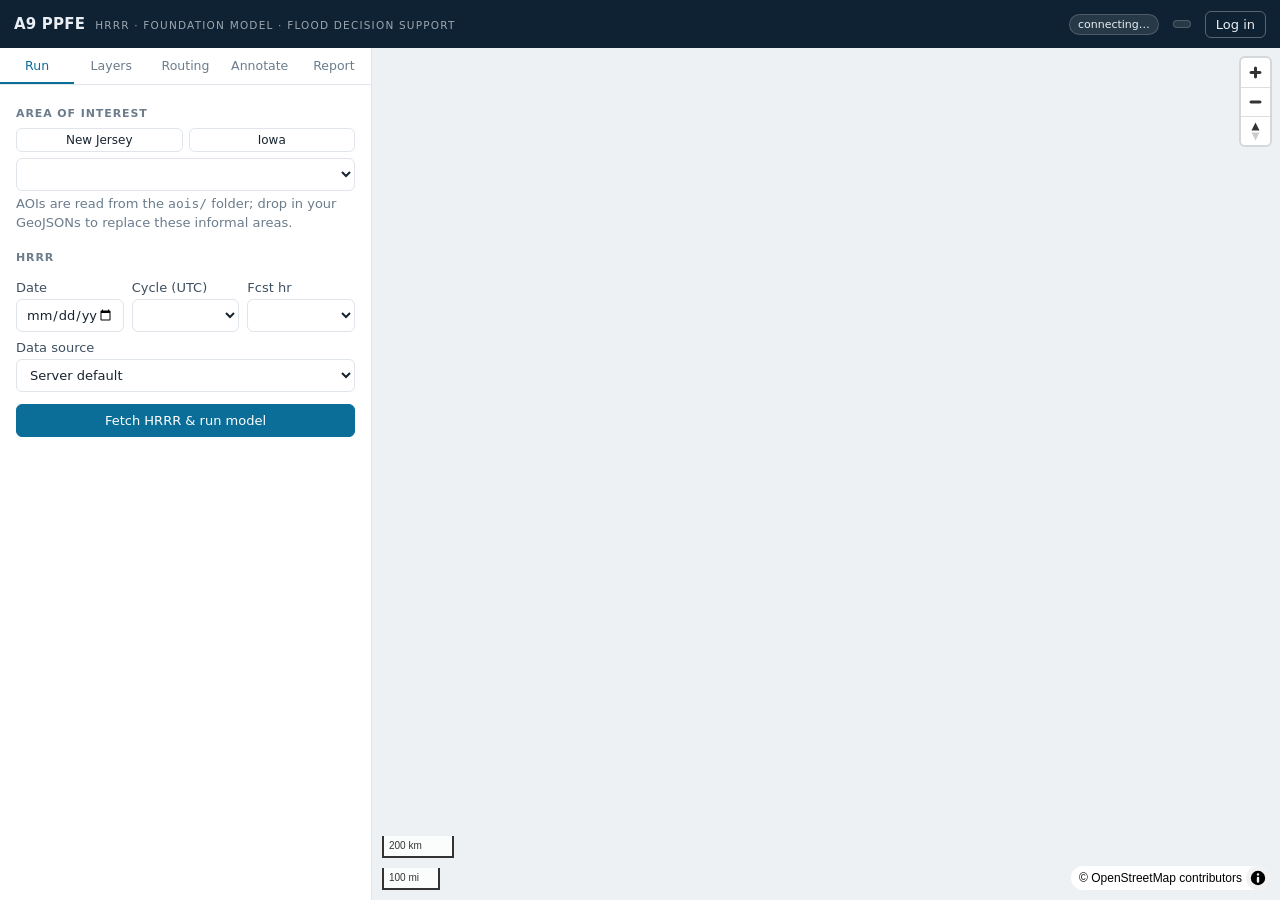
==== frontend/index.html @ eb34f148 "v0.2.0: A9_PPFE platform, versioned FACT_SHEET, GitHub Pages demo" ====
<!doctype html>
<html lang="en">
<head>
  <meta charset="utf-8" />
  <meta name="viewport" content="width=device-width, initial-scale=1, viewport-fit=cover" />
  <title>A9 PPFE Portal</title>
  <meta name="description" content="Foundation-model downscaling of HRRR with flood decision support for New Jersey and Iowa." />
  <link rel="stylesheet" href="vendor/maplibre-gl.css" />
  <link rel="stylesheet" href="style.css" />
  <script src="config.js"></script>
  <script src="vendor/maplibre-gl.js"></script>
</head>
<body>
<header class="bar">
  <div class="brand"><b>A9 PPFE</b><small>HRRR · Foundation model · Flood decision support</small></div>
  <span class="spacer"></span>
  <span id="pillBackend" class="pill">connecting…</span>
  <span id="pillModel" class="pill" title="Hosted model"></span>
  <button id="btnAccount" class="ghost">Log in</button>
</header>

<main>
  <aside>
    <nav class="tabs" id="tabs">
      <button data-tab="run" class="active">Run</button>
      <button data-tab="layers">Layers</button>
      <button data-tab="route">Routing</button>
      <button data-tab="annotate">Annotate</button>
      <button data-tab="report">Report</button>
    </nav>
    <div class="panes">

      <!-- ================= RUN ================= -->
      <section class="pane active" id="pane-run">
        <h3>Area of interest</h3>
        <div class="quick">
          <button class="btn sm" data-region="New Jersey">New Jersey</button>
          <button class="btn sm" data-region="Iowa">Iowa</button>
        </div>
        <select id="aoiSelect"></select>
        <p class="hint" id="aoiHint">AOIs are read from the <code>aois/</code> folder; drop in your GeoJSONs to replace these informal areas.</p>

        <h3>HRRR</h3>
        <div class="row">
          <div><label class="f" for="date">Date</label><input type="date" id="date" /></div>
          <div><label class="f" for="cycle">Cycle (UTC)</label><select id="cycle"></select></div>
          <div><label class="f" for="fxx">Fcst hr</label><select id="fxx"></select></div>
        </div>
        <label class="f" for="source">Data source</label>
        <select id="source">
          <option value="">Server default</option>
          <option value="aws">NOAA HRRR on AWS (cloud)</option>
          <option value="local">Local staged files</option>
          <option value="synthetic">Synthetic (offline test)</option>
        </select>
        <button class="btn primary block" id="btnRun">Fetch HRRR &amp; run model</button>
        <div class="progress" id="progress"><div class="track"><div class="fill" id="progFill"></div></div><div class="lbl" id="progLbl"></div></div>

        <div id="runResult"></div>
      </section>

      <!-- ================= LAYERS ================= -->
      <section class="pane" id="pane-layers">
        <h3>Prediction</h3>
        <div id="predLayers"><div class="empty">Run the model to add prediction layers.</div></div>

        <h3>Context</h3>
        <div class="layer"><label><input type="checkbox" data-ctx="fema" /><span class="sw" style="background:#6fa8dc"></span><span>FEMA flood zones<span class="src">NFHL Special Flood Hazard Areas</span></span></label><input type="range" min="0" max="1" step="0.05" value="0.6" data-op="fema" /></div>
        <div class="layer"><label><input type="checkbox" data-ctx="waterways" /><span class="sw" style="background:#2f7fd6"></span><span>Rivers &amp; waterways<span class="src">OpenStreetMap</span></span></label></div>
        <div class="layer"><label><input type="checkbox" data-ctx="infrastructure" /><span class="sw" style="background:#7a3db8"></span><span>Critical infrastructure<span class="src">Hospitals, fire, police, schools, shelters, substations, water</span></span></label></div>
        <div class="layer"><label><input type="checkbox" data-ctx="roads" /><span class="sw" style="background:#e8a33a"></span><span>Roads<span class="src">OSM, loads for current view (zoom in)</span></span></label></div>
        <p class="hint" id="ctxNote"></p>

        <h3>Basemap</h3>
        <div class="seg" id="basemapSeg">
          <button data-bm="osm" class="on">OSM</button>
          <button data-bm="topo">USGS Topo</button>
          <button data-bm="imagery">Imagery</button>
          <button data-bm="none">None</button>
        </div>
      </section>

      <!-- ================= ROUTING ================= -->
      <section class="pane" id="pane-route">
        <div id="routeNeedRun" class="note warn">Run the model first; routing uses the predicted hazard.</div>
        <h3>Response route on roads</h3>
        <p class="hint">Click a start and an end point. The fastest route ignoring the forecast is compared with a hazard-aware route that slows down on risky roads and closes roads above the threshold.</p>
        <label class="f">Close roads above hazard <b id="thrVal">0.70</b></label>
        <input type="range" id="thr" min="0.3" max="1" step="0.05" value="0.7" style="width:100%" />
        <button class="btn block" id="btnRoute">Pick start &amp; end on map</button>
        <div id="routeResult"></div>

        <h3>Stormwater flow path</h3>
        <p class="hint">Click any point to trace where runoff goes downstream (D8 over the DEM, weighted by predicted rain).</p>
        <button class="btn block" id="btnTrace">Pick a point on map</button>
        <div id="traceResult"></div>

        <h3>Infrastructure at risk</h3>
        <div id="exposedList"><div class="empty">Run the model to list exposed facilities.</div></div>
        <button class="btn sm" id="btnClearRoutes" style="margin-top:10px">Clear routes &amp; traces</button>
      </section>

      <!-- ================= ANNOTATE ================= -->
      <section class="pane" id="pane-annotate">
        <h3>Draw</h3>
        <div class="seg" id="drawSeg">
          <button data-draw="Point">Point</button>
          <button data-draw="LineString">Line</button>
          <button data-draw="Polygon">Area</button>
        </div>
        <p class="hint">Line/area: click to add vertices, double-click or press Finish. Esc cancels.</p>
        <div id="annForm" style="display:none">
          <label class="f" for="annTitle">Title</label><input type="text" id="annTitle" maxlength="120" />
          <label class="f" for="annNote">Note</label><textarea id="annNote"></textarea>
          <label class="f">Color</label>
          <div class="seg" id="annColor">
            <button data-c="#d62f2f" class="on">Red</button><button data-c="#e08a00">Orange</button><button data-c="#1f6fd1">Blue</button><button data-c="#2b8a3e">Green</button><button data-c="#6b2fb3">Purple</button>
          </div>
          <div class="row" style="margin-top:10px"><button class="btn primary" id="annSave">Save annotation</button><button class="btn" id="annCancel">Cancel</button></div>
        </div>
        <h3>Annotations <span id="annCount"></span></h3>
        <div class="list" id="annList"><div class="empty">No annotations yet.</div></div>
        <div class="row" style="margin-top:10px">
          <button class="btn sm" id="annExport">Export GeoJSON</button>
          <label class="btn sm" style="text-align:center">Import<input type="file" id="annImport" accept=".geojson,.json" hidden /></label>
        </div>

        <h3>Workspace</h3>
        <div id="wsBox"></div>
      </section>

      <!-- ================= REPORT ================= -->
      <section class="pane" id="pane-report">
        <h3>PDF report</h3>
        <label class="f" for="repTitle">Title</label><input type="text" id="repTitle" value="Flood situation report" />
        <label class="f" for="repNotes">Summary notes</label><textarea id="repNotes" rows="5" placeholder="Key findings, actions, who to notify…"></textarea>
        <p class="hint">The report includes the current map view (layers, routes, numbered annotations), prediction summary, exposed infrastructure, routing results and the annotation table.</p>
        <button class="btn primary block" id="btnReport">Generate PDF</button>
      </section>
    </div>
  </aside>

  <div id="map">
    <div class="modebar" id="modebar"><span id="modeText"></span><button id="modeFinish" style="display:none">Finish</button><button id="modeCancel">Cancel</button></div>
    <div class="legend" id="legend"></div>
  </div>
</main>

<div class="modal" id="authModal">
  <div class="card">
    <h2 id="authTitle">Log in</h2>
    <p class="hint">Accounts save workspaces (AOI, run, annotations, routes) to this server.</p>
    <div id="authNameRow" style="display:none"><label class="f" for="authName">Name</label><input type="text" id="authName" /></div>
    <label class="f" for="authEmail">Email</label><input type="email" id="authEmail" autocomplete="username" />
    <label class="f" for="authPw">Password</label><input type="password" id="authPw" autocomplete="current-password" />
    <div class="err-msg" id="authErr"></div>
    <div class="foot">
      <button class="linkish" id="authSwitch">Create an account</button>
      <div class="row" style="flex:0 0 auto"><button class="btn" id="authCancel">Cancel</button><button class="btn primary" id="authGo">Log in</button></div>
    </div>
  </div>
</div>

<div class="toast" id="toast"></div>
<script src="app.js"></script>
</body>
</html>
---- frontend/vendor/maplibre-gl.css ----
.maplibregl-map{font:12px/20px Helvetica Neue,Arial,Helvetica,sans-serif;overflow:hidden;position:relative;-webkit-tap-highlight-color:rgb(0 0 0/0)}.maplibregl-canvas{left:0;position:absolute;top:0}.maplibregl-map:fullscreen{height:100%;width:100%}.maplibregl-ctrl-group button.maplibregl-ctrl-compass{touch-action:none}.maplibregl-canvas-container.maplibregl-interactive,.maplibregl-ctrl-group button.maplibregl-ctrl-compass{cursor:grab;-webkit-user-select:none;-moz-user-select:none;user-select:none}.maplibregl-canvas-container.maplibregl-interactive.maplibregl-track-pointer{cursor:pointer}.maplibregl-canvas-container.maplibregl-interactive:active,.maplibregl-ctrl-group button.maplibregl-ctrl-compass:active{cursor:grabbing}.maplibregl-canvas-container.maplibregl-touch-zoom-rotate,.maplibregl-canvas-container.maplibregl-touch-zoom-rotate .maplibregl-canvas{touch-action:pan-x pan-y}.maplibregl-canvas-container.maplibregl-touch-drag-pan,.maplibregl-canvas-container.maplibregl-touch-drag-pan .maplibregl-canvas{touch-action:pinch-zoom}.maplibregl-canvas-container.maplibregl-touch-zoom-rotate.maplibregl-touch-drag-pan,.maplibregl-canvas-container.maplibregl-touch-zoom-rotate.maplibregl-touch-drag-pan .maplibregl-canvas{touch-action:none}.maplibregl-canvas-container.maplibregl-touch-drag-pan.maplibregl-cooperative-gestures,.maplibregl-canvas-container.maplibregl-touch-drag-pan.maplibregl-cooperative-gestures .maplibregl-canvas{touch-action:pan-x pan-y}.maplibregl-ctrl-bottom-left,.maplibregl-ctrl-bottom-right,.maplibregl-ctrl-top-left,.maplibregl-ctrl-top-right{pointer-events:none;position:absolute;z-index:2}.maplibregl-ctrl-top-left{left:0;top:0}.maplibregl-ctrl-top-right{right:0;top:0}.maplibregl-ctrl-bottom-left{bottom:0;left:0}.maplibregl-ctrl-bottom-right{bottom:0;right:0}.maplibregl-ctrl{clear:both;pointer-events:auto;transform:translate(0)}.maplibregl-ctrl-top-left .maplibregl-ctrl{float:left;margin:10px 0 0 10px}.maplibregl-ctrl-top-right .maplibregl-ctrl{float:right;margin:10px 10px 0 0}.maplibregl-ctrl-bottom-left .maplibregl-ctrl{float:left;margin:0 0 10px 10px}.maplibregl-ctrl-bottom-right .maplibregl-ctrl{float:right;margin:0 10px 10px 0}.maplibregl-ctrl-group{background:#fff;border-radius:4px}.maplibregl-ctrl-group:not(:empty){box-shadow:0 0 0 2px rgba(0,0,0,.1)}@media (forced-colors:active){.maplibregl-ctrl-group:not(:empty){box-shadow:0 0 0 2px ButtonText}}.maplibregl-ctrl-group button{background-color:transparent;border:0;box-sizing:border-box;cursor:pointer;display:block;height:29px;outline:none;padding:0;width:29px}.maplibregl-ctrl-group button+button{border-top:1px solid #ddd}.maplibregl-ctrl button .maplibregl-ctrl-icon{background-position:50%;background-repeat:no-repeat;display:block;height:100%;width:100%}@media (forced-colors:active){.maplibregl-ctrl-icon{background-color:transparent}.maplibregl-ctrl-group button+button{border-top:1px solid ButtonText}}.maplibregl-ctrl button::-moz-focus-inner{border:0;padding:0}.maplibregl-ctrl-attrib-button:focus,.maplibregl-ctrl-group button:focus{box-shadow:0 0 2px 2px #0096ff}.maplibregl-ctrl button:disabled{cursor:not-allowed}.maplibregl-ctrl button:disabled .maplibregl-ctrl-icon{opacity:.25}.maplibregl-ctrl button:not(:disabled):hover{background-color:rgb(0 0 0/5%)}.maplibregl-ctrl-group button:focus:focus-visible{box-shadow:0 0 2px 2px #0096ff}.maplibregl-ctrl-group button:focus:not(:focus-visible){box-shadow:none}.maplibregl-ctrl-group button:focus:first-child{border-radius:4px 4px 0 0}.maplibregl-ctrl-group button:focus:last-child{border-radius:0 0 4px 4px}.maplibregl-ctrl-group button:focus:only-child{border-radius:inherit}.maplibregl-ctrl button.maplibregl-ctrl-zoom-out .maplibregl-ctrl-icon{background-image:url("data:image/svg+xml;charset=utf-8,%3Csvg xmlns='http://www.w3.org/2000/svg' width='29' height='29' fill='%23333' viewBox='0 0 29 29'%3E%3Cpath d='M10 13c-.75 0-1.5.75-1.5 1.5S9.25 16 10 16h9c.75 0 1.5-.75 1.5-1.5S19.75 13 19 13z'/%3E%3C/svg%3E")}.maplibregl-ctrl button.maplibregl-ctrl-zoom-in .maplibregl-ctrl-icon{background-image:url("data:image/svg+xml;charset=utf-8,%3Csvg xmlns='http://www.w3.org/2000/svg' width='29' height='29' fill='%23333' viewBox='0 0 29 29'%3E%3Cpath d='M14.5 8.5c-.75 0-1.5.75-1.5 1.5v3h-3c-.75 0-1.5.75-1.5 1.5S9.25 16 10 16h3v3c0 .75.75 1.5 1.5 1.5S16 19.75 16 19v-3h3c.75 0 1.5-.75 1.5-1.5S19.75 13 19 13h-3v-3c0-.75-.75-1.5-1.5-1.5'/%3E%3C/svg%3E")}@media (forced-colors:active){.maplibregl-ctrl button.maplibregl-ctrl-zoom-out .maplibregl-ctrl-icon{background-image:url("data:image/svg+xml;charset=utf-8,%3Csvg xmlns='http://www.w3.org/2000/svg' width='29' height='29' fill='%23fff' viewBox='0 0 29 29'%3E%3Cpath d='M10 13c-.75 0-1.5.75-1.5 1.5S9.25 16 10 16h9c.75 0 1.5-.75 1.5-1.5S19.75 13 19 13z'/%3E%3C/svg%3E")}.maplibregl-ctrl button.maplibregl-ctrl-zoom-in .maplibregl-ctrl-icon{background-image:url("data:image/svg+xml;charset=utf-8,%3Csvg xmlns='http://www.w3.org/2000/svg' width='29' height='29' fill='%23fff' viewBox='0 0 29 29'%3E%3Cpath d='M14.5 8.5c-.75 0-1.5.75-1.5 1.5v3h-3c-.75 0-1.5.75-1.5 1.5S9.25 16 10 16h3v3c0 .75.75 1.5 1.5 1.5S16 19.75 16 19v-3h3c.75 0 1.5-.75 1.5-1.5S19.75 13 19 13h-3v-3c0-.75-.75-1.5-1.5-1.5'/%3E%3C/svg%3E")}}@media (forced-colors:active) and (prefers-color-scheme:light){.maplibregl-ctrl button.maplibregl-ctrl-zoom-out .maplibregl-ctrl-icon{background-image:url("data:image/svg+xml;charset=utf-8,%3Csvg xmlns='http://www.w3.org/2000/svg' width='29' height='29' viewBox='0 0 29 29'%3E%3Cpath d='M10 13c-.75 0-1.5.75-1.5 1.5S9.25 16 10 16h9c.75 0 1.5-.75 1.5-1.5S19.75 13 19 13z'/%3E%3C/svg%3E")}.maplibregl-ctrl button.maplibregl-ctrl-zoom-in .maplibregl-ctrl-icon{background-image:url("data:image/svg+xml;charset=utf-8,%3Csvg xmlns='http://www.w3.org/2000/svg' width='29' height='29' viewBox='0 0 29 29'%3E%3Cpath d='M14.5 8.5c-.75 0-1.5.75-1.5 1.5v3h-3c-.75 0-1.5.75-1.5 1.5S9.25 16 10 16h3v3c0 .75.75 1.5 1.5 1.5S16 19.75 16 19v-3h3c.75 0 1.5-.75 1.5-1.5S19.75 13 19 13h-3v-3c0-.75-.75-1.5-1.5-1.5'/%3E%3C/svg%3E")}}.maplibregl-ctrl button.maplibregl-ctrl-fullscreen .maplibregl-ctrl-icon{background-image:url("data:image/svg+xml;charset=utf-8,%3Csvg xmlns='http://www.w3.org/2000/svg' width='29' height='29' fill='%23333' viewBox='0 0 29 29'%3E%3Cpath d='M24 16v5.5c0 1.75-.75 2.5-2.5 2.5H16v-1l3-1.5-4-5.5 1-1 5.5 4 1.5-3zM6 16l1.5 3 5.5-4 1 1-4 5.5 3 1.5v1H7.5C5.75 24 5 23.25 5 21.5V16zm7-11v1l-3 1.5 4 5.5-1 1-5.5-4L6 13H5V7.5C5 5.75 5.75 5 7.5 5zm11 2.5c0-1.75-.75-2.5-2.5-2.5H16v1l3 1.5-4 5.5 1 1 5.5-4 1.5 3h1z'/%3E%3C/svg%3E")}.maplibregl-ctrl button.maplibregl-ctrl-shrink .maplibregl-ctrl-icon{background-image:url("data:image/svg+xml;charset=utf-8,%3Csvg xmlns='http://www.w3.org/2000/svg' width='29' height='29' viewBox='0 0 29 29'%3E%3Cpath d='M18.5 16c-1.75 0-2.5.75-2.5 2.5V24h1l1.5-3 5.5 4 1-1-4-5.5 3-1.5v-1zM13 18.5c0-1.75-.75-2.5-2.5-2.5H5v1l3 1.5L4 24l1 1 5.5-4 1.5 3h1zm3-8c0 1.75.75 2.5 2.5 2.5H24v-1l-3-1.5L25 5l-1-1-5.5 4L17 5h-1zM10.5 13c1.75 0 2.5-.75 2.5-2.5V5h-1l-1.5 3L5 4 4 5l4 5.5L5 12v1z'/%3E%3C/svg%3E")}@media (forced-colors:active){.maplibregl-ctrl button.maplibregl-ctrl-fullscreen .maplibregl-ctrl-icon{background-image:url("data:image/svg+xml;charset=utf-8,%3Csvg xmlns='http://www.w3.org/2000/svg' width='29' height='29' fill='%23fff' viewBox='0 0 29 29'%3E%3Cpath d='M24 16v5.5c0 1.75-.75 2.5-2.5 2.5H16v-1l3-1.5-4-5.5 1-1 5.5 4 1.5-3zM6 16l1.5 3 5.5-4 1 1-4 5.5 3 1.5v1H7.5C5.75 24 5 23.25 5 21.5V16zm7-11v1l-3 1.5 4 5.5-1 1-5.5-4L6 13H5V7.5C5 5.75 5.75 5 7.5 5zm11 2.5c0-1.75-.75-2.5-2.5-2.5H16v1l3 1.5-4 5.5 1 1 5.5-4 1.5 3h1z'/%3E%3C/svg%3E")}.maplibregl-ctrl button.maplibregl-ctrl-shrink .maplibregl-ctrl-icon{background-image:url("data:image/svg+xml;charset=utf-8,%3Csvg xmlns='http://www.w3.org/2000/svg' width='29' height='29' fill='%23fff' viewBox='0 0 29 29'%3E%3Cpath d='M18.5 16c-1.75 0-2.5.75-2.5 2.5V24h1l1.5-3 5.5 4 1-1-4-5.5 3-1.5v-1zM13 18.5c0-1.75-.75-2.5-2.5-2.5H5v1l3 1.5L4 24l1 1 5.5-4 1.5 3h1zm3-8c0 1.75.75 2.5 2.5 2.5H24v-1l-3-1.5L25 5l-1-1-5.5 4L17 5h-1zM10.5 13c1.75 0 2.5-.75 2.5-2.5V5h-1l-1.5 3L5 4 4 5l4 5.5L5 12v1z'/%3E%3C/svg%3E")}}@media (forced-colors:active) and (prefers-color-scheme:light){.maplibregl-ctrl button.maplibregl-ctrl-fullscreen .maplibregl-ctrl-icon{background-image:url("data:image/svg+xml;charset=utf-8,%3Csvg xmlns='http://www.w3.org/2000/svg' width='29' height='29' viewBox='0 0 29 29'%3E%3Cpath d='M24 16v5.5c0 1.75-.75 2.5-2.5 2.5H16v-1l3-1.5-4-5.5 1-1 5.5 4 1.5-3zM6 16l1.5 3 5.5-4 1 1-4 5.5 3 1.5v1H7.5C5.75 24 5 23.25 5 21.5V16zm7-11v1l-3 1.5 4 5.5-1 1-5.5-4L6 13H5V7.5C5 5.75 5.75 5 7.5 5zm11 2.5c0-1.75-.75-2.5-2.5-2.5H16v1l3 1.5-4 5.5 1 1 5.5-4 1.5 3h1z'/%3E%3C/svg%3E")}.maplibregl-ctrl button.maplibregl-ctrl-shrink .maplibregl-ctrl-icon{background-image:url("data:image/svg+xml;charset=utf-8,%3Csvg xmlns='http://www.w3.org/2000/svg' width='29' height='29' viewBox='0 0 29 29'%3E%3Cpath d='M18.5 16c-1.75 0-2.5.75-2.5 2.5V24h1l1.5-3 5.5 4 1-1-4-5.5 3-1.5v-1zM13 18.5c0-1.75-.75-2.5-2.5-2.5H5v1l3 1.5L4 24l1 1 5.5-4 1.5 3h1zm3-8c0 1.75.75 2.5 2.5 2.5H24v-1l-3-1.5L25 5l-1-1-5.5 4L17 5h-1zM10.5 13c1.75 0 2.5-.75 2.5-2.5V5h-1l-1.5 3L5 4 4 5l4 5.5L5 12v1z'/%3E%3C/svg%3E")}}.maplibregl-ctrl button.maplibregl-ctrl-compass .maplibregl-ctrl-icon{background-image:url("data:image/svg+xml;charset=utf-8,%3Csvg xmlns='http://www.w3.org/2000/svg' width='29' height='29' fill='%23333' viewBox='0 0 29 29'%3E%3Cpath d='m10.5 14 4-8 4 8z'/%3E%3Cpath fill='%23ccc' d='m10.5 16 4 8 4-8z'/%3E%3C/svg%3E")}@media (forced-colors:active){.maplibregl-ctrl button.maplibregl-ctrl-compass .maplibregl-ctrl-icon{background-image:url("data:image/svg+xml;charset=utf-8,%3Csvg xmlns='http://www.w3.org/2000/svg' width='29' height='29' fill='%23fff' viewBox='0 0 29 29'%3E%3Cpath d='m10.5 14 4-8 4 8z'/%3E%3Cpath fill='%23ccc' d='m10.5 16 4 8 4-8z'/%3E%3C/svg%3E")}}@media (forced-colors:active) and (prefers-color-scheme:light){.maplibregl-ctrl button.maplibregl-ctrl-compass .maplibregl-ctrl-icon{background-image:url("data:image/svg+xml;charset=utf-8,%3Csvg xmlns='http://www.w3.org/2000/svg' width='29' height='29' viewBox='0 0 29 29'%3E%3Cpath d='m10.5 14 4-8 4 8z'/%3E%3Cpath fill='%23ccc' d='m10.5 16 4 8 4-8z'/%3E%3C/svg%3E")}}.maplibregl-ctrl button.maplibregl-ctrl-terrain .maplibregl-ctrl-icon{background-image:url("data:image/svg+xml;charset=utf-8,%3Csvg xmlns='http://www.w3.org/2000/svg' width='22' height='22' fill='%23333' viewBox='0 0 22 22'%3E%3Cpath d='m1.754 13.406 4.453-4.851 3.09 3.09 3.281 3.277.969-.969-3.309-3.312 3.844-4.121 6.148 6.886h1.082v-.855l-7.207-8.07-4.84 5.187L6.169 6.57l-5.48 5.965v.871ZM.688 16.844h20.625v1.375H.688Zm0 0'/%3E%3C/svg%3E")}.maplibregl-ctrl button.maplibregl-ctrl-terrain-enabled .maplibregl-ctrl-icon{background-image:url("data:image/svg+xml;charset=utf-8,%3Csvg xmlns='http://www.w3.org/2000/svg' width='22' height='22' fill='%2333b5e5' viewBox='0 0 22 22'%3E%3Cpath d='m1.754 13.406 4.453-4.851 3.09 3.09 3.281 3.277.969-.969-3.309-3.312 3.844-4.121 6.148 6.886h1.082v-.855l-7.207-8.07-4.84 5.187L6.169 6.57l-5.48 5.965v.871ZM.688 16.844h20.625v1.375H.688Zm0 0'/%3E%3C/svg%3E")}.maplibregl-ctrl button.maplibregl-ctrl-geolocate .maplibregl-ctrl-icon{background-image:url("data:image/svg+xml;charset=utf-8,%3Csvg xmlns='http://www.w3.org/2000/svg' width='29' height='29' fill='%23333' viewBox='0 0 20 20'%3E%3Cpath d='M10 4C9 4 9 5 9 5v.1A5 5 0 0 0 5.1 9H5s-1 0-1 1 1 1 1 1h.1A5 5 0 0 0 9 14.9v.1s0 1 1 1 1-1 1-1v-.1a5 5 0 0 0 3.9-3.9h.1s1 0 1-1-1-1-1-1h-.1A5 5 0 0 0 11 5.1V5s0-1-1-1m0 2.5a3.5 3.5 0 1 1 0 7 3.5 3.5 0 1 1 0-7'/%3E%3Ccircle cx='10' cy='10' r='2'/%3E%3C/svg%3E")}.maplibregl-ctrl button.maplibregl-ctrl-geolocate:disabled .maplibregl-ctrl-icon{background-image:url("data:image/svg+xml;charset=utf-8,%3Csvg xmlns='http://www.w3.org/2000/svg' width='29' height='29' fill='%23aaa' viewBox='0 0 20 20'%3E%3Cpath d='M10 4C9 4 9 5 9 5v.1A5 5 0 0 0 5.1 9H5s-1 0-1 1 1 1 1 1h.1A5 5 0 0 0 9 14.9v.1s0 1 1 1 1-1 1-1v-.1a5 5 0 0 0 3.9-3.9h.1s1 0 1-1-1-1-1-1h-.1A5 5 0 0 0 11 5.1V5s0-1-1-1m0 2.5a3.5 3.5 0 1 1 0 7 3.5 3.5 0 1 1 0-7'/%3E%3Ccircle cx='10' cy='10' r='2'/%3E%3Cpath fill='red' d='m14 5 1 1-9 9-1-1z'/%3E%3C/svg%3E")}.maplibregl-ctrl button.maplibregl-ctrl-geolocate.maplibregl-ctrl-geolocate-active .maplibregl-ctrl-icon{background-image:url("data:image/svg+xml;charset=utf-8,%3Csvg xmlns='http://www.w3.org/2000/svg' width='29' height='29' fill='%2333b5e5' viewBox='0 0 20 20'%3E%3Cpath d='M10 4C9 4 9 5 9 5v.1A5 5 0 0 0 5.1 9H5s-1 0-1 1 1 1 1 1h.1A5 5 0 0 0 9 14.9v.1s0 1 1 1 1-1 1-1v-.1a5 5 0 0 0 3.9-3.9h.1s1 0 1-1-1-1-1-1h-.1A5 5 0 0 0 11 5.1V5s0-1-1-1m0 2.5a3.5 3.5 0 1 1 0 7 3.5 3.5 0 1 1 0-7'/%3E%3Ccircle cx='10' cy='10' r='2'/%3E%3C/svg%3E")}.maplibregl-ctrl button.maplibregl-ctrl-geolocate.maplibregl-ctrl-geolocate-active-error .maplibregl-ctrl-icon{background-image:url("data:image/svg+xml;charset=utf-8,%3Csvg xmlns='http://www.w3.org/2000/svg' width='29' height='29' fill='%23e58978' viewBox='0 0 20 20'%3E%3Cpath d='M10 4C9 4 9 5 9 5v.1A5 5 0 0 0 5.1 9H5s-1 0-1 1 1 1 1 1h.1A5 5 0 0 0 9 14.9v.1s0 1 1 1 1-1 1-1v-.1a5 5 0 0 0 3.9-3.9h.1s1 0 1-1-1-1-1-1h-.1A5 5 0 0 0 11 5.1V5s0-1-1-1m0 2.5a3.5 3.5 0 1 1 0 7 3.5 3.5 0 1 1 0-7'/%3E%3Ccircle cx='10' cy='10' r='2'/%3E%3C/svg%3E")}.maplibregl-ctrl button.maplibregl-ctrl-geolocate.maplibregl-ctrl-geolocate-background .maplibregl-ctrl-icon{background-image:url("data:image/svg+xml;charset=utf-8,%3Csvg xmlns='http://www.w3.org/2000/svg' width='29' height='29' fill='%2333b5e5' viewBox='0 0 20 20'%3E%3Cpath d='M10 4C9 4 9 5 9 5v.1A5 5 0 0 0 5.1 9H5s-1 0-1 1 1 1 1 1h.1A5 5 0 0 0 9 14.9v.1s0 1 1 1 1-1 1-1v-.1a5 5 0 0 0 3.9-3.9h.1s1 0 1-1-1-1-1-1h-.1A5 5 0 0 0 11 5.1V5s0-1-1-1m0 2.5a3.5 3.5 0 1 1 0 7 3.5 3.5 0 1 1 0-7'/%3E%3C/svg%3E")}.maplibregl-ctrl button.maplibregl-ctrl-geolocate.maplibregl-ctrl-geolocate-background-error .maplibregl-ctrl-icon{background-image:url("data:image/svg+xml;charset=utf-8,%3Csvg xmlns='http://www.w3.org/2000/svg' width='29' height='29' fill='%23e54e33' viewBox='0 0 20 20'%3E%3Cpath d='M10 4C9 4 9 5 9 5v.1A5 5 0 0 0 5.1 9H5s-1 0-1 1 1 1 1 1h.1A5 5 0 0 0 9 14.9v.1s0 1 1 1 1-1 1-1v-.1a5 5 0 0 0 3.9-3.9h.1s1 0 1-1-1-1-1-1h-.1A5 5 0 0 0 11 5.1V5s0-1-1-1m0 2.5a3.5 3.5 0 1 1 0 7 3.5 3.5 0 1 1 0-7'/%3E%3C/svg%3E")}.maplibregl-ctrl button.maplibregl-ctrl-geolocate.maplibregl-ctrl-geolocate-waiting .maplibregl-ctrl-icon{animation:maplibregl-spin 2s linear infinite}@media (forced-colors:active){.maplibregl-ctrl button.maplibregl-ctrl-geolocate .maplibregl-ctrl-icon{background-image:url("data:image/svg+xml;charset=utf-8,%3Csvg xmlns='http://www.w3.org/2000/svg' width='29' height='29' fill='%23fff' viewBox='0 0 20 20'%3E%3Cpath d='M10 4C9 4 9 5 9 5v.1A5 5 0 0 0 5.1 9H5s-1 0-1 1 1 1 1 1h.1A5 5 0 0 0 9 14.9v.1s0 1 1 1 1-1 1-1v-.1a5 5 0 0 0 3.9-3.9h.1s1 0 1-1-1-1-1-1h-.1A5 5 0 0 0 11 5.1V5s0-1-1-1m0 2.5a3.5 3.5 0 1 1 0 7 3.5 3.5 0 1 1 0-7'/%3E%3Ccircle cx='10' cy='10' r='2'/%3E%3C/svg%3E")}.maplibregl-ctrl button.maplibregl-ctrl-geolocate:disabled .maplibregl-ctrl-icon{background-image:url("data:image/svg+xml;charset=utf-8,%3Csvg xmlns='http://www.w3.org/2000/svg' width='29' height='29' fill='%23999' viewBox='0 0 20 20'%3E%3Cpath d='M10 4C9 4 9 5 9 5v.1A5 5 0 0 0 5.1 9H5s-1 0-1 1 1 1 1 1h.1A5 5 0 0 0 9 14.9v.1s0 1 1 1 1-1 1-1v-.1a5 5 0 0 0 3.9-3.9h.1s1 0 1-1-1-1-1-1h-.1A5 5 0 0 0 11 5.1V5s0-1-1-1m0 2.5a3.5 3.5 0 1 1 0 7 3.5 3.5 0 1 1 0-7'/%3E%3Ccircle cx='10' cy='10' r='2'/%3E%3Cpath fill='red' d='m14 5 1 1-9 9-1-1z'/%3E%3C/svg%3E")}.maplibregl-ctrl button.maplibregl-ctrl-geolocate.maplibregl-ctrl-geolocate-active .maplibregl-ctrl-icon{background-image:url("data:image/svg+xml;charset=utf-8,%3Csvg xmlns='http://www.w3.org/2000/svg' width='29' height='29' fill='%2333b5e5' viewBox='0 0 20 20'%3E%3Cpath d='M10 4C9 4 9 5 9 5v.1A5 5 0 0 0 5.1 9H5s-1 0-1 1 1 1 1 1h.1A5 5 0 0 0 9 14.9v.1s0 1 1 1 1-1 1-1v-.1a5 5 0 0 0 3.9-3.9h.1s1 0 1-1-1-1-1-1h-.1A5 5 0 0 0 11 5.1V5s0-1-1-1m0 2.5a3.5 3.5 0 1 1 0 7 3.5 3.5 0 1 1 0-7'/%3E%3Ccircle cx='10' cy='10' r='2'/%3E%3C/svg%3E")}.maplibregl-ctrl button.maplibregl-ctrl-geolocate.maplibregl-ctrl-geolocate-active-error .maplibregl-ctrl-icon{background-image:url("data:image/svg+xml;charset=utf-8,%3Csvg xmlns='http://www.w3.org/2000/svg' width='29' height='29' fill='%23e58978' viewBox='0 0 20 20'%3E%3Cpath d='M10 4C9 4 9 5 9 5v.1A5 5 0 0 0 5.1 9H5s-1 0-1 1 1 1 1 1h.1A5 5 0 0 0 9 14.9v.1s0 1 1 1 1-1 1-1v-.1a5 5 0 0 0 3.9-3.9h.1s1 0 1-1-1-1-1-1h-.1A5 5 0 0 0 11 5.1V5s0-1-1-1m0 2.5a3.5 3.5 0 1 1 0 7 3.5 3.5 0 1 1 0-7'/%3E%3Ccircle cx='10' cy='10' r='2'/%3E%3C/svg%3E")}.maplibregl-ctrl button.maplibregl-ctrl-geolocate.maplibregl-ctrl-geolocate-background .maplibregl-ctrl-icon{background-image:url("data:image/svg+xml;charset=utf-8,%3Csvg xmlns='http://www.w3.org/2000/svg' width='29' height='29' fill='%2333b5e5' viewBox='0 0 20 20'%3E%3Cpath d='M10 4C9 4 9 5 9 5v.1A5 5 0 0 0 5.1 9H5s-1 0-1 1 1 1 1 1h.1A5 5 0 0 0 9 14.9v.1s0 1 1 1 1-1 1-1v-.1a5 5 0 0 0 3.9-3.9h.1s1 0 1-1-1-1-1-1h-.1A5 5 0 0 0 11 5.1V5s0-1-1-1m0 2.5a3.5 3.5 0 1 1 0 7 3.5 3.5 0 1 1 0-7'/%3E%3C/svg%3E")}.maplibregl-ctrl button.maplibregl-ctrl-geolocate.maplibregl-ctrl-geolocate-background-error .maplibregl-ctrl-icon{background-image:url("data:image/svg+xml;charset=utf-8,%3Csvg xmlns='http://www.w3.org/2000/svg' width='29' height='29' fill='%23e54e33' viewBox='0 0 20 20'%3E%3Cpath d='M10 4C9 4 9 5 9 5v.1A5 5 0 0 0 5.1 9H5s-1 0-1 1 1 1 1 1h.1A5 5 0 0 0 9 14.9v.1s0 1 1 1 1-1 1-1v-.1a5 5 0 0 0 3.9-3.9h.1s1 0 1-1-1-1-1-1h-.1A5 5 0 0 0 11 5.1V5s0-1-1-1m0 2.5a3.5 3.5 0 1 1 0 7 3.5 3.5 0 1 1 0-7'/%3E%3C/svg%3E")}}@media (forced-colors:active) and (prefers-color-scheme:light){.maplibregl-ctrl button.maplibregl-ctrl-geolocate .maplibregl-ctrl-icon{background-image:url("data:image/svg+xml;charset=utf-8,%3Csvg xmlns='http://www.w3.org/2000/svg' width='29' height='29' viewBox='0 0 20 20'%3E%3Cpath d='M10 4C9 4 9 5 9 5v.1A5 5 0 0 0 5.1 9H5s-1 0-1 1 1 1 1 1h.1A5 5 0 0 0 9 14.9v.1s0 1 1 1 1-1 1-1v-.1a5 5 0 0 0 3.9-3.9h.1s1 0 1-1-1-1-1-1h-.1A5 5 0 0 0 11 5.1V5s0-1-1-1m0 2.5a3.5 3.5 0 1 1 0 7 3.5 3.5 0 1 1 0-7'/%3E%3Ccircle cx='10' cy='10' r='2'/%3E%3C/svg%3E")}.maplibregl-ctrl button.maplibregl-ctrl-geolocate:disabled .maplibregl-ctrl-icon{background-image:url("data:image/svg+xml;charset=utf-8,%3Csvg xmlns='http://www.w3.org/2000/svg' width='29' height='29' fill='%23666' viewBox='0 0 20 20'%3E%3Cpath d='M10 4C9 4 9 5 9 5v.1A5 5 0 0 0 5.1 9H5s-1 0-1 1 1 1 1 1h.1A5 5 0 0 0 9 14.9v.1s0 1 1 1 1-1 1-1v-.1a5 5 0 0 0 3.9-3.9h.1s1 0 1-1-1-1-1-1h-.1A5 5 0 0 0 11 5.1V5s0-1-1-1m0 2.5a3.5 3.5 0 1 1 0 7 3.5 3.5 0 1 1 0-7'/%3E%3Ccircle cx='10' cy='10' r='2'/%3E%3Cpath fill='red' d='m14 5 1 1-9 9-1-1z'/%3E%3C/svg%3E")}}@keyframes maplibregl-spin{0%{transform:rotate(0deg)}to{transform:rotate(1turn)}}a.maplibregl-ctrl-logo{background-image:url("data:image/svg+xml;charset=utf-8,%3Csvg xmlns='http://www.w3.org/2000/svg' width='88' height='23' fill='none'%3E%3Cpath fill='%23000' fill-opacity='.4' fill-rule='evenodd' d='M17.408 16.796h-1.827l2.501-12.095h.198l3.324 6.533.988 2.19.988-2.19 3.258-6.533h.181l2.6 12.095h-1.81l-1.218-5.644-.362-1.71-.658 1.71-2.929 5.644h-.098l-2.914-5.644-.757-1.71-.345 1.71zm1.958-3.42-.726 3.663a1.255 1.255 0 0 1-1.232 1.011h-1.827a1.255 1.255 0 0 1-1.229-1.509l2.501-12.095a1.255 1.255 0 0 1 1.23-1.001h.197a1.25 1.25 0 0 1 1.12.685l3.19 6.273 3.125-6.263a1.25 1.25 0 0 1 1.123-.695h.181a1.255 1.255 0 0 1 1.227.991l1.443 6.71a5 5 0 0 1 .314-.787l.009-.016a4.6 4.6 0 0 1 1.777-1.887c.782-.46 1.668-.667 2.611-.667a4.6 4.6 0 0 1 1.7.32l.306.134c.21-.16.474-.256.759-.256h1.694a1.255 1.255 0 0 1 1.212.925 1.255 1.255 0 0 1 1.212-.925h1.711c.284 0 .545.094.755.252.613-.3 1.312-.45 2.075-.45 1.356 0 2.557.445 3.482 1.4q.47.48.763 1.064V4.701a1.255 1.255 0 0 1 1.255-1.255h1.86A1.255 1.255 0 0 1 54.44 4.7v9.194h2.217c.19 0 .37.043.532.118v-4.77c0-.356.147-.678.385-.906a2.42 2.42 0 0 1-.682-1.71c0-.665.267-1.253.735-1.7a2.45 2.45 0 0 1 1.722-.674 2.43 2.43 0 0 1 1.705.675q.318.302.504.683V4.7a1.255 1.255 0 0 1 1.255-1.255h1.744A1.255 1.255 0 0 1 65.812 4.7v3.335a4.8 4.8 0 0 1 1.526-.246c.938 0 1.817.214 2.59.69a4.47 4.47 0 0 1 1.67 1.743v-.98a1.255 1.255 0 0 1 1.256-1.256h1.777c.233 0 .451.064.639.174a3.4 3.4 0 0 1 1.567-.372c.346 0 .861.02 1.285.232a1.25 1.25 0 0 1 .689 1.004 4.7 4.7 0 0 1 .853-.588c.795-.44 1.675-.647 2.61-.647 1.385 0 2.65.39 3.525 1.396.836.938 1.168 2.173 1.168 3.528q-.001.515-.056 1.051a1.255 1.255 0 0 1-.947 1.09l.408.952a1.255 1.255 0 0 1-.477 1.552c-.418.268-.92.463-1.458.612-.613.171-1.304.244-2.049.244-1.06 0-2.043-.207-2.886-.698l-.015-.008c-.798-.48-1.419-1.135-1.818-1.963l-.004-.008a5.8 5.8 0 0 1-.548-2.512q0-.429.053-.843a1.3 1.3 0 0 1-.333-.086l-.166-.004c-.223 0-.426.062-.643.228-.03.024-.142.139-.142.59v3.883a1.255 1.255 0 0 1-1.256 1.256h-1.777a1.255 1.255 0 0 1-1.256-1.256V15.69l-.032.057a4.8 4.8 0 0 1-1.86 1.833 5.04 5.04 0 0 1-2.484.634 4.5 4.5 0 0 1-1.935-.424 1.25 1.25 0 0 1-.764.258h-1.71a1.255 1.255 0 0 1-1.256-1.255V7.687a2.4 2.4 0 0 1-.428.625c.253.23.412.561.412.93v7.553a1.255 1.255 0 0 1-1.256 1.255h-1.843a1.25 1.25 0 0 1-.894-.373c-.228.23-.544.373-.894.373H51.32a1.255 1.255 0 0 1-1.256-1.255v-1.251l-.061.117a4.7 4.7 0 0 1-1.782 1.884 4.77 4.77 0 0 1-2.485.67 5.6 5.6 0 0 1-1.485-.188l.009 2.764a1.255 1.255 0 0 1-1.255 1.259h-1.729a1.255 1.255 0 0 1-1.255-1.255v-3.537a1.255 1.255 0 0 1-1.167.793h-1.679a1.25 1.25 0 0 1-.77-.263 4.5 4.5 0 0 1-1.945.429c-.885 0-1.724-.21-2.495-.632l-.017-.01a5 5 0 0 1-1.081-.836 1.255 1.255 0 0 1-1.254 1.312h-1.81a1.255 1.255 0 0 1-1.228-.99l-.782-3.625-2.044 3.939a1.25 1.25 0 0 1-1.115.676h-.098a1.25 1.25 0 0 1-1.116-.68l-2.061-3.994zM35.92 16.63l.207-.114.223-.15q.493-.356.735-.785l.061-.118.033 1.332h1.678V9.242h-1.694l-.033 1.267q-.133-.329-.526-.658l-.032-.028a3.2 3.2 0 0 0-.668-.428l-.27-.12a3.3 3.3 0 0 0-1.235-.23q-1.136-.001-1.974.493a3.36 3.36 0 0 0-1.3 1.382q-.445.89-.444 2.074 0 1.2.51 2.107a3.8 3.8 0 0 0 1.382 1.381 3.9 3.9 0 0 0 1.893.477q.795 0 1.455-.33zm-2.789-5.38q-.576.675-.575 1.762 0 1.102.559 1.794.576.675 1.645.675a2.25 2.25 0 0 0 .934-.19 2.2 2.2 0 0 0 .468-.29l.178-.161a2.2 2.2 0 0 0 .397-.561q.244-.5.244-1.15v-.115q0-.708-.296-1.267l-.043-.077a2.2 2.2 0 0 0-.633-.709l-.13-.086-.047-.028a2.1 2.1 0 0 0-1.073-.285q-1.052 0-1.629.692zm2.316 2.706c.163-.17.28-.407.28-.83v-.114c0-.292-.06-.508-.15-.68a.96.96 0 0 0-.353-.389.85.85 0 0 0-.464-.127c-.4 0-.56.114-.664.239l-.01.012c-.148.174-.275.45-.275.945 0 .506.122.801.27.99.097.11.266.224.68.224.303 0 .504-.09.687-.269zm7.545 1.705a2.6 2.6 0 0 0 .331.423q.319.33.755.548l.173.074q.65.255 1.49.255 1.02 0 1.844-.493a3.45 3.45 0 0 0 1.316-1.4q.493-.904.493-2.089 0-1.909-.988-2.913-.988-1.02-2.584-1.02-.898 0-1.575.347a3 3 0 0 0-.415.262l-.199.166a3.4 3.4 0 0 0-.64.82V9.242h-1.712v11.553h1.729l-.017-5.134zm.53-1.138q.206.29.48.5l.155.11.053.034q.51.296 1.119.297 1.07 0 1.645-.675.577-.69.576-1.762 0-1.119-.576-1.777-.558-.675-1.645-.675-.435 0-.835.16a2 2 0 0 0-.284.136 2 2 0 0 0-.363.254 2.2 2.2 0 0 0-.46.569l-.082.162a2.6 2.6 0 0 0-.213 1.072v.115q0 .707.296 1.267l.135.211zm.964-.818a1.1 1.1 0 0 0 .367.385.94.94 0 0 0 .476.118c.423 0 .59-.117.687-.23.159-.194.28-.478.28-.95 0-.53-.133-.8-.266-.952l-.021-.025c-.078-.094-.231-.221-.68-.221a1 1 0 0 0-.503.135l-.012.007a.86.86 0 0 0-.335.343c-.073.133-.132.324-.132.614v.115a1.4 1.4 0 0 0 .14.66zm15.7-6.222q.347-.346.346-.856a1.05 1.05 0 0 0-.345-.79 1.18 1.18 0 0 0-.84-.329q-.51 0-.855.33a1.05 1.05 0 0 0-.346.79q0 .51.346.855.345.346.856.346.51 0 .839-.346zm4.337 9.314.033-1.332q.191.403.59.747l.098.081a4 4 0 0 0 .316.224l.223.122a3.2 3.2 0 0 0 1.44.322 3.8 3.8 0 0 0 1.875-.477 3.5 3.5 0 0 0 1.382-1.366q.527-.89.526-2.09 0-1.184-.444-2.073a3.24 3.24 0 0 0-1.283-1.399q-.823-.51-1.942-.51a3.5 3.5 0 0 0-1.527.344l-.086.043-.165.09a3 3 0 0 0-.33.214q-.432.315-.656.707a2 2 0 0 0-.099.198l.082-1.283V4.701h-1.744v12.095zm.473-2.509a2.5 2.5 0 0 0 .566.7q.117.098.245.18l.144.08a2.1 2.1 0 0 0 .975.232q1.07 0 1.645-.675.576-.69.576-1.778 0-1.102-.576-1.777-.56-.691-1.645-.692a2.2 2.2 0 0 0-1.015.235q-.22.113-.415.282l-.15.142a2.1 2.1 0 0 0-.42.594q-.223.479-.223 1.1v.115q0 .705.293 1.26zm2.616-.293c.157-.191.28-.479.28-.967 0-.51-.13-.79-.276-.961l-.021-.026c-.082-.1-.232-.225-.67-.225a.87.87 0 0 0-.681.279l-.012.011c-.154.155-.274.38-.274.807v.115c0 .285.057.499.144.669a1.1 1.1 0 0 0 .367.405c.137.082.28.123.455.123.423 0 .59-.118.686-.23zm8.266-3.013q.345-.13.724-.14l.069-.002q.493 0 .642.099l.247-1.794q-.196-.099-.717-.099a2.3 2.3 0 0 0-.545.063 2 2 0 0 0-.411.148 2.2 2.2 0 0 0-.4.249 2.5 2.5 0 0 0-.485.499 2.7 2.7 0 0 0-.32.581l-.05.137v-1.48h-1.778v7.553h1.777v-3.884q0-.546.159-.943a1.5 1.5 0 0 1 .466-.636 2.5 2.5 0 0 1 .399-.253 2 2 0 0 1 .224-.099zm9.784 2.656.05-.922q0-1.743-.856-2.698-.838-.97-2.584-.97-1.119-.001-2.007.493a3.46 3.46 0 0 0-1.4 1.382q-.493.906-.493 2.106 0 1.07.428 1.975.428.89 1.332 1.432.906.526 2.255.526.973 0 1.668-.185l.044-.012.135-.04q.613-.184.984-.421l-.542-1.267q-.3.162-.642.274l-.297.087q-.51.131-1.3.131-.954 0-1.497-.444a1.6 1.6 0 0 1-.192-.193q-.366-.44-.512-1.234l-.004-.021zm-5.427-1.256-.003.022h3.752v-.138q-.011-.727-.288-1.118a1 1 0 0 0-.156-.176q-.46-.428-1.316-.428-.986 0-1.494.604-.379.45-.494 1.234zm-27.053 2.77V4.7h-1.86v12.095h5.333V15.15zm7.103-5.908v7.553h-1.843V9.242h1.843z'/%3E%3Cpath fill='%23fff' d='m19.63 11.151-.757-1.71-.345 1.71-1.12 5.644h-1.827L18.083 4.7h.197l3.325 6.533.988 2.19.988-2.19L26.839 4.7h.181l2.6 12.095h-1.81l-1.218-5.644-.362-1.71-.658 1.71-2.93 5.644h-.098l-2.913-5.644zm14.836 5.81q-1.02 0-1.893-.478a3.8 3.8 0 0 1-1.381-1.382q-.51-.906-.51-2.106 0-1.185.444-2.074a3.36 3.36 0 0 1 1.3-1.382q.839-.494 1.974-.494a3.3 3.3 0 0 1 1.234.231 3.3 3.3 0 0 1 .97.575q.396.33.527.659l.033-1.267h1.694v7.553H37.18l-.033-1.332q-.279.593-1.02 1.053a3.17 3.17 0 0 1-1.662.444zm.296-1.482q.938 0 1.58-.642.642-.66.642-1.711v-.115q0-.708-.296-1.267a2.2 2.2 0 0 0-.807-.872 2.1 2.1 0 0 0-1.119-.313q-1.053 0-1.629.692-.575.675-.575 1.76 0 1.103.559 1.795.577.675 1.645.675zm6.521-6.237h1.711v1.4q.906-1.597 2.83-1.597 1.596 0 2.584 1.02.988 1.005.988 2.914 0 1.185-.493 2.09a3.46 3.46 0 0 1-1.316 1.399 3.5 3.5 0 0 1-1.844.493q-.954 0-1.662-.329a2.67 2.67 0 0 1-1.086-.97l.017 5.134h-1.728zm4.048 6.22q1.07 0 1.645-.674.577-.69.576-1.762 0-1.119-.576-1.777-.558-.675-1.645-.675-.592 0-1.12.296-.51.28-.822.823-.296.527-.296 1.234v.115q0 .708.296 1.267.313.543.823.855.51.296 1.119.297z'/%3E%3Cpath fill='%23e1e3e9' d='M51.325 4.7h1.86v10.45h3.473v1.646h-5.333zm7.12 4.542h1.843v7.553h-1.843zm.905-1.415a1.16 1.16 0 0 1-.856-.346 1.17 1.17 0 0 1-.346-.856 1.05 1.05 0 0 1 .346-.79q.346-.329.856-.329.494 0 .839.33a1.05 1.05 0 0 1 .345.79 1.16 1.16 0 0 1-.345.855q-.33.346-.84.346zm7.875 9.133a3.17 3.17 0 0 1-1.662-.444q-.723-.46-1.004-1.053l-.033 1.332h-1.71V4.701h1.743v4.657l-.082 1.283q.279-.658 1.086-1.119a3.5 3.5 0 0 1 1.778-.477q1.119 0 1.942.51a3.24 3.24 0 0 1 1.283 1.4q.445.888.444 2.072 0 1.201-.526 2.09a3.5 3.5 0 0 1-1.382 1.366 3.8 3.8 0 0 1-1.876.477zm-.296-1.481q1.069 0 1.645-.675.577-.69.577-1.778 0-1.102-.577-1.776-.56-.691-1.645-.692a2.12 2.12 0 0 0-1.58.659q-.642.641-.642 1.694v.115q0 .71.296 1.267a2.4 2.4 0 0 0 .807.872 2.1 2.1 0 0 0 1.119.313zm5.927-6.237h1.777v1.481q.263-.757.856-1.217a2.14 2.14 0 0 1 1.349-.46q.527 0 .724.098l-.247 1.794q-.149-.099-.642-.099-.774 0-1.416.494-.626.493-.626 1.58v3.883h-1.777V9.242zm9.534 7.718q-1.35 0-2.255-.526-.904-.543-1.332-1.432a4.6 4.6 0 0 1-.428-1.975q0-1.2.493-2.106a3.46 3.46 0 0 1 1.4-1.382q.889-.495 2.007-.494 1.744 0 2.584.97.855.956.856 2.7 0 .444-.05.92h-5.43q.18 1.005.708 1.45.542.443 1.497.443.79 0 1.3-.131a4 4 0 0 0 .938-.362l.542 1.267q-.411.263-1.119.46-.708.198-1.711.197zm1.596-4.558q.016-1.02-.444-1.432-.46-.428-1.316-.428-1.728 0-1.991 1.86z'/%3E%3Cpath d='M5.074 15.948a.484.657 0 0 0-.486.659v1.84a.484.657 0 0 0 .486.659h4.101a.484.657 0 0 0 .486-.659v-1.84a.484.657 0 0 0-.486-.659zm3.56 1.16H5.617v.838h3.017z' style='fill:%23fff;fill-rule:evenodd;stroke-width:1.03600001'/%3E%3Cg style='stroke-width:1.12603545'%3E%3Cpath d='M-9.408-1.416c-3.833-.025-7.056 2.912-7.08 6.615-.02 3.08 1.653 4.832 3.107 6.268.903.892 1.721 1.74 2.32 2.902l-.525-.004c-.543-.003-.992.304-1.24.639a1.87 1.87 0 0 0-.362 1.121l-.011 1.877c-.003.402.104.787.347 1.125.244.338.688.653 1.23.656l4.142.028c.542.003.99-.306 1.238-.641a1.87 1.87 0 0 0 .363-1.121l.012-1.875a1.87 1.87 0 0 0-.348-1.127c-.243-.338-.688-.653-1.23-.656l-.518-.004c.597-1.145 1.425-1.983 2.348-2.87 1.473-1.414 3.18-3.149 3.2-6.226-.016-3.59-2.923-6.684-6.993-6.707m-.006 1.1v.002c3.274.02 5.92 2.532 5.9 5.6-.017 2.706-1.39 4.026-2.863 5.44-1.034.994-2.118 2.033-2.814 3.633-.018.041-.052.055-.075.065q-.013.004-.02.01a.34.34 0 0 1-.226.084.34.34 0 0 1-.224-.086l-.092-.077c-.699-1.615-1.768-2.669-2.781-3.67-1.454-1.435-2.797-2.762-2.78-5.478.02-3.067 2.7-5.545 5.975-5.523m-.02 2.826c-1.62-.01-2.944 1.315-2.955 2.96-.01 1.646 1.295 2.988 2.916 2.999h.002c1.621.01 2.943-1.316 2.953-2.961.011-1.646-1.294-2.988-2.916-2.998m-.005 1.1c1.017.006 1.829.83 1.822 1.89s-.83 1.874-1.848 1.867c-1.018-.006-1.829-.83-1.822-1.89s.83-1.874 1.848-1.868m-2.155 11.857 4.14.025c.271.002.49.305.487.676l-.013 1.875c-.003.37-.224.67-.495.668l-4.14-.025c-.27-.002-.487-.306-.485-.676l.012-1.875c.003-.37.224-.67.494-.668' style='color:%23000;font-style:normal;font-variant:normal;font-weight:400;font-stretch:normal;font-size:medium;line-height:normal;font-family:sans-serif;font-variant-ligatures:normal;font-variant-position:normal;font-variant-caps:normal;font-variant-numeric:normal;font-variant-alternates:normal;font-feature-settings:normal;text-indent:0;text-align:start;text-decoration:none;text-decoration-line:none;text-decoration-style:solid;text-decoration-color:%23000;letter-spacing:normal;word-spacing:normal;text-transform:none;writing-mode:lr-tb;direction:ltr;text-orientation:mixed;dominant-baseline:auto;baseline-shift:baseline;text-anchor:start;white-space:normal;shape-padding:0;clip-rule:evenodd;display:inline;overflow:visible;visibility:visible;opacity:1;isolation:auto;mix-blend-mode:normal;color-interpolation:sRGB;color-interpolation-filters:linearRGB;solid-color:%23000;solid-opacity:1;vector-effect:none;fill:%23000;fill-opacity:.4;fill-rule:evenodd;stroke:none;stroke-width:2.47727823;stroke-linecap:butt;stroke-linejoin:miter;stroke-miterlimit:4;stroke-dasharray:none;stroke-dashoffset:0;stroke-opacity:1;color-rendering:auto;image-rendering:auto;shape-rendering:auto;text-rendering:auto' transform='translate(15.553 2.85)scale(.88807)'/%3E%3Cpath d='M-9.415-.316C-12.69-.338-15.37 2.14-15.39 5.207c-.017 2.716 1.326 4.041 2.78 5.477 1.013 1 2.081 2.055 2.78 3.67l.092.076a.34.34 0 0 0 .225.086.34.34 0 0 0 .227-.083l.019-.01c.022-.009.057-.024.074-.064.697-1.6 1.78-2.64 2.814-3.634 1.473-1.414 2.847-2.733 2.864-5.44.02-3.067-2.627-5.58-5.901-5.601m-.057 8.784c1.621.011 2.944-1.315 2.955-2.96.01-1.646-1.295-2.988-2.916-2.999-1.622-.01-2.945 1.315-2.955 2.96s1.295 2.989 2.916 3' style='clip-rule:evenodd;fill:%23e1e3e9;fill-opacity:1;fill-rule:evenodd;stroke:none;stroke-width:2.47727823;stroke-miterlimit:4;stroke-dasharray:none;stroke-opacity:.4' transform='translate(15.553 2.85)scale(.88807)'/%3E%3Cpath d='M-11.594 15.465c-.27-.002-.492.297-.494.668l-.012 1.876c-.003.371.214.673.485.675l4.14.027c.271.002.492-.298.495-.668l.012-1.877c.003-.37-.215-.672-.485-.674z' style='clip-rule:evenodd;fill:%23fff;fill-opacity:1;fill-rule:evenodd;stroke:none;stroke-width:2.47727823;stroke-miterlimit:4;stroke-dasharray:none;stroke-opacity:.4' transform='translate(15.553 2.85)scale(.88807)'/%3E%3C/g%3E%3C/svg%3E");background-repeat:no-repeat;cursor:pointer;display:block;height:23px;margin:0 0 -4px -4px;overflow:hidden;width:88px}a.maplibregl-ctrl-logo.maplibregl-compact{width:14px}@media (forced-colors:active){a.maplibregl-ctrl-logo{background-color:transparent;background-image:url("data:image/svg+xml;charset=utf-8,%3Csvg xmlns='http://www.w3.org/2000/svg' width='88' height='23' fill='none'%3E%3Cpath fill='%23000' fill-opacity='.4' fill-rule='evenodd' d='M17.408 16.796h-1.827l2.501-12.095h.198l3.324 6.533.988 2.19.988-2.19 3.258-6.533h.181l2.6 12.095h-1.81l-1.218-5.644-.362-1.71-.658 1.71-2.929 5.644h-.098l-2.914-5.644-.757-1.71-.345 1.71zm1.958-3.42-.726 3.663a1.255 1.255 0 0 1-1.232 1.011h-1.827a1.255 1.255 0 0 1-1.229-1.509l2.501-12.095a1.255 1.255 0 0 1 1.23-1.001h.197a1.25 1.25 0 0 1 1.12.685l3.19 6.273 3.125-6.263a1.25 1.25 0 0 1 1.123-.695h.181a1.255 1.255 0 0 1 1.227.991l1.443 6.71a5 5 0 0 1 .314-.787l.009-.016a4.6 4.6 0 0 1 1.777-1.887c.782-.46 1.668-.667 2.611-.667a4.6 4.6 0 0 1 1.7.32l.306.134c.21-.16.474-.256.759-.256h1.694a1.255 1.255 0 0 1 1.212.925 1.255 1.255 0 0 1 1.212-.925h1.711c.284 0 .545.094.755.252.613-.3 1.312-.45 2.075-.45 1.356 0 2.557.445 3.482 1.4q.47.48.763 1.064V4.701a1.255 1.255 0 0 1 1.255-1.255h1.86A1.255 1.255 0 0 1 54.44 4.7v9.194h2.217c.19 0 .37.043.532.118v-4.77c0-.356.147-.678.385-.906a2.42 2.42 0 0 1-.682-1.71c0-.665.267-1.253.735-1.7a2.45 2.45 0 0 1 1.722-.674 2.43 2.43 0 0 1 1.705.675q.318.302.504.683V4.7a1.255 1.255 0 0 1 1.255-1.255h1.744A1.255 1.255 0 0 1 65.812 4.7v3.335a4.8 4.8 0 0 1 1.526-.246c.938 0 1.817.214 2.59.69a4.47 4.47 0 0 1 1.67 1.743v-.98a1.255 1.255 0 0 1 1.256-1.256h1.777c.233 0 .451.064.639.174a3.4 3.4 0 0 1 1.567-.372c.346 0 .861.02 1.285.232a1.25 1.25 0 0 1 .689 1.004 4.7 4.7 0 0 1 .853-.588c.795-.44 1.675-.647 2.61-.647 1.385 0 2.65.39 3.525 1.396.836.938 1.168 2.173 1.168 3.528q-.001.515-.056 1.051a1.255 1.255 0 0 1-.947 1.09l.408.952a1.255 1.255 0 0 1-.477 1.552c-.418.268-.92.463-1.458.612-.613.171-1.304.244-2.049.244-1.06 0-2.043-.207-2.886-.698l-.015-.008c-.798-.48-1.419-1.135-1.818-1.963l-.004-.008a5.8 5.8 0 0 1-.548-2.512q0-.429.053-.843a1.3 1.3 0 0 1-.333-.086l-.166-.004c-.223 0-.426.062-.643.228-.03.024-.142.139-.142.59v3.883a1.255 1.255 0 0 1-1.256 1.256h-1.777a1.255 1.255 0 0 1-1.256-1.256V15.69l-.032.057a4.8 4.8 0 0 1-1.86 1.833 5.04 5.04 0 0 1-2.484.634 4.5 4.5 0 0 1-1.935-.424 1.25 1.25 0 0 1-.764.258h-1.71a1.255 1.255 0 0 1-1.256-1.255V7.687a2.4 2.4 0 0 1-.428.625c.253.23.412.561.412.93v7.553a1.255 1.255 0 0 1-1.256 1.255h-1.843a1.25 1.25 0 0 1-.894-.373c-.228.23-.544.373-.894.373H51.32a1.255 1.255 0 0 1-1.256-1.255v-1.251l-.061.117a4.7 4.7 0 0 1-1.782 1.884 4.77 4.77 0 0 1-2.485.67 5.6 5.6 0 0 1-1.485-.188l.009 2.764a1.255 1.255 0 0 1-1.255 1.259h-1.729a1.255 1.255 0 0 1-1.255-1.255v-3.537a1.255 1.255 0 0 1-1.167.793h-1.679a1.25 1.25 0 0 1-.77-.263 4.5 4.5 0 0 1-1.945.429c-.885 0-1.724-.21-2.495-.632l-.017-.01a5 5 0 0 1-1.081-.836 1.255 1.255 0 0 1-1.254 1.312h-1.81a1.255 1.255 0 0 1-1.228-.99l-.782-3.625-2.044 3.939a1.25 1.25 0 0 1-1.115.676h-.098a1.25 1.25 0 0 1-1.116-.68l-2.061-3.994zM35.92 16.63l.207-.114.223-.15q.493-.356.735-.785l.061-.118.033 1.332h1.678V9.242h-1.694l-.033 1.267q-.133-.329-.526-.658l-.032-.028a3.2 3.2 0 0 0-.668-.428l-.27-.12a3.3 3.3 0 0 0-1.235-.23q-1.136-.001-1.974.493a3.36 3.36 0 0 0-1.3 1.382q-.445.89-.444 2.074 0 1.2.51 2.107a3.8 3.8 0 0 0 1.382 1.381 3.9 3.9 0 0 0 1.893.477q.795 0 1.455-.33zm-2.789-5.38q-.576.675-.575 1.762 0 1.102.559 1.794.576.675 1.645.675a2.25 2.25 0 0 0 .934-.19 2.2 2.2 0 0 0 .468-.29l.178-.161a2.2 2.2 0 0 0 .397-.561q.244-.5.244-1.15v-.115q0-.708-.296-1.267l-.043-.077a2.2 2.2 0 0 0-.633-.709l-.13-.086-.047-.028a2.1 2.1 0 0 0-1.073-.285q-1.052 0-1.629.692zm2.316 2.706c.163-.17.28-.407.28-.83v-.114c0-.292-.06-.508-.15-.68a.96.96 0 0 0-.353-.389.85.85 0 0 0-.464-.127c-.4 0-.56.114-.664.239l-.01.012c-.148.174-.275.45-.275.945 0 .506.122.801.27.99.097.11.266.224.68.224.303 0 .504-.09.687-.269zm7.545 1.705a2.6 2.6 0 0 0 .331.423q.319.33.755.548l.173.074q.65.255 1.49.255 1.02 0 1.844-.493a3.45 3.45 0 0 0 1.316-1.4q.493-.904.493-2.089 0-1.909-.988-2.913-.988-1.02-2.584-1.02-.898 0-1.575.347a3 3 0 0 0-.415.262l-.199.166a3.4 3.4 0 0 0-.64.82V9.242h-1.712v11.553h1.729l-.017-5.134zm.53-1.138q.206.29.48.5l.155.11.053.034q.51.296 1.119.297 1.07 0 1.645-.675.577-.69.576-1.762 0-1.119-.576-1.777-.558-.675-1.645-.675-.435 0-.835.16a2 2 0 0 0-.284.136 2 2 0 0 0-.363.254 2.2 2.2 0 0 0-.46.569l-.082.162a2.6 2.6 0 0 0-.213 1.072v.115q0 .707.296 1.267l.135.211zm.964-.818a1.1 1.1 0 0 0 .367.385.94.94 0 0 0 .476.118c.423 0 .59-.117.687-.23.159-.194.28-.478.28-.95 0-.53-.133-.8-.266-.952l-.021-.025c-.078-.094-.231-.221-.68-.221a1 1 0 0 0-.503.135l-.012.007a.86.86 0 0 0-.335.343c-.073.133-.132.324-.132.614v.115a1.4 1.4 0 0 0 .14.66zm15.7-6.222q.347-.346.346-.856a1.05 1.05 0 0 0-.345-.79 1.18 1.18 0 0 0-.84-.329q-.51 0-.855.33a1.05 1.05 0 0 0-.346.79q0 .51.346.855.345.346.856.346.51 0 .839-.346zm4.337 9.314.033-1.332q.191.403.59.747l.098.081a4 4 0 0 0 .316.224l.223.122a3.2 3.2 0 0 0 1.44.322 3.8 3.8 0 0 0 1.875-.477 3.5 3.5 0 0 0 1.382-1.366q.527-.89.526-2.09 0-1.184-.444-2.073a3.24 3.24 0 0 0-1.283-1.399q-.823-.51-1.942-.51a3.5 3.5 0 0 0-1.527.344l-.086.043-.165.09a3 3 0 0 0-.33.214q-.432.315-.656.707a2 2 0 0 0-.099.198l.082-1.283V4.701h-1.744v12.095zm.473-2.509a2.5 2.5 0 0 0 .566.7q.117.098.245.18l.144.08a2.1 2.1 0 0 0 .975.232q1.07 0 1.645-.675.576-.69.576-1.778 0-1.102-.576-1.777-.56-.691-1.645-.692a2.2 2.2 0 0 0-1.015.235q-.22.113-.415.282l-.15.142a2.1 2.1 0 0 0-.42.594q-.223.479-.223 1.1v.115q0 .705.293 1.26zm2.616-.293c.157-.191.28-.479.28-.967 0-.51-.13-.79-.276-.961l-.021-.026c-.082-.1-.232-.225-.67-.225a.87.87 0 0 0-.681.279l-.012.011c-.154.155-.274.38-.274.807v.115c0 .285.057.499.144.669a1.1 1.1 0 0 0 .367.405c.137.082.28.123.455.123.423 0 .59-.118.686-.23zm8.266-3.013q.345-.13.724-.14l.069-.002q.493 0 .642.099l.247-1.794q-.196-.099-.717-.099a2.3 2.3 0 0 0-.545.063 2 2 0 0 0-.411.148 2.2 2.2 0 0 0-.4.249 2.5 2.5 0 0 0-.485.499 2.7 2.7 0 0 0-.32.581l-.05.137v-1.48h-1.778v7.553h1.777v-3.884q0-.546.159-.943a1.5 1.5 0 0 1 .466-.636 2.5 2.5 0 0 1 .399-.253 2 2 0 0 1 .224-.099zm9.784 2.656.05-.922q0-1.743-.856-2.698-.838-.97-2.584-.97-1.119-.001-2.007.493a3.46 3.46 0 0 0-1.4 1.382q-.493.906-.493 2.106 0 1.07.428 1.975.428.89 1.332 1.432.906.526 2.255.526.973 0 1.668-.185l.044-.012.135-.04q.613-.184.984-.421l-.542-1.267q-.3.162-.642.274l-.297.087q-.51.131-1.3.131-.954 0-1.497-.444a1.6 1.6 0 0 1-.192-.193q-.366-.44-.512-1.234l-.004-.021zm-5.427-1.256-.003.022h3.752v-.138q-.011-.727-.288-1.118a1 1 0 0 0-.156-.176q-.46-.428-1.316-.428-.986 0-1.494.604-.379.45-.494 1.234zm-27.053 2.77V4.7h-1.86v12.095h5.333V15.15zm7.103-5.908v7.553h-1.843V9.242h1.843z'/%3E%3Cpath fill='%23fff' d='m19.63 11.151-.757-1.71-.345 1.71-1.12 5.644h-1.827L18.083 4.7h.197l3.325 6.533.988 2.19.988-2.19L26.839 4.7h.181l2.6 12.095h-1.81l-1.218-5.644-.362-1.71-.658 1.71-2.93 5.644h-.098l-2.913-5.644zm14.836 5.81q-1.02 0-1.893-.478a3.8 3.8 0 0 1-1.381-1.382q-.51-.906-.51-2.106 0-1.185.444-2.074a3.36 3.36 0 0 1 1.3-1.382q.839-.494 1.974-.494a3.3 3.3 0 0 1 1.234.231 3.3 3.3 0 0 1 .97.575q.396.33.527.659l.033-1.267h1.694v7.553H37.18l-.033-1.332q-.279.593-1.02 1.053a3.17 3.17 0 0 1-1.662.444zm.296-1.482q.938 0 1.58-.642.642-.66.642-1.711v-.115q0-.708-.296-1.267a2.2 2.2 0 0 0-.807-.872 2.1 2.1 0 0 0-1.119-.313q-1.053 0-1.629.692-.575.675-.575 1.76 0 1.103.559 1.795.577.675 1.645.675zm6.521-6.237h1.711v1.4q.906-1.597 2.83-1.597 1.596 0 2.584 1.02.988 1.005.988 2.914 0 1.185-.493 2.09a3.46 3.46 0 0 1-1.316 1.399 3.5 3.5 0 0 1-1.844.493q-.954 0-1.662-.329a2.67 2.67 0 0 1-1.086-.97l.017 5.134h-1.728zm4.048 6.22q1.07 0 1.645-.674.577-.69.576-1.762 0-1.119-.576-1.777-.558-.675-1.645-.675-.592 0-1.12.296-.51.28-.822.823-.296.527-.296 1.234v.115q0 .708.296 1.267.313.543.823.855.51.296 1.119.297z'/%3E%3Cpath fill='%23e1e3e9' d='M51.325 4.7h1.86v10.45h3.473v1.646h-5.333zm7.12 4.542h1.843v7.553h-1.843zm.905-1.415a1.16 1.16 0 0 1-.856-.346 1.17 1.17 0 0 1-.346-.856 1.05 1.05 0 0 1 .346-.79q.346-.329.856-.329.494 0 .839.33a1.05 1.05 0 0 1 .345.79 1.16 1.16 0 0 1-.345.855q-.33.346-.84.346zm7.875 9.133a3.17 3.17 0 0 1-1.662-.444q-.723-.46-1.004-1.053l-.033 1.332h-1.71V4.701h1.743v4.657l-.082 1.283q.279-.658 1.086-1.119a3.5 3.5 0 0 1 1.778-.477q1.119 0 1.942.51a3.24 3.24 0 0 1 1.283 1.4q.445.888.444 2.072 0 1.201-.526 2.09a3.5 3.5 0 0 1-1.382 1.366 3.8 3.8 0 0 1-1.876.477zm-.296-1.481q1.069 0 1.645-.675.577-.69.577-1.778 0-1.102-.577-1.776-.56-.691-1.645-.692a2.12 2.12 0 0 0-1.58.659q-.642.641-.642 1.694v.115q0 .71.296 1.267a2.4 2.4 0 0 0 .807.872 2.1 2.1 0 0 0 1.119.313zm5.927-6.237h1.777v1.481q.263-.757.856-1.217a2.14 2.14 0 0 1 1.349-.46q.527 0 .724.098l-.247 1.794q-.149-.099-.642-.099-.774 0-1.416.494-.626.493-.626 1.58v3.883h-1.777V9.242zm9.534 7.718q-1.35 0-2.255-.526-.904-.543-1.332-1.432a4.6 4.6 0 0 1-.428-1.975q0-1.2.493-2.106a3.46 3.46 0 0 1 1.4-1.382q.889-.495 2.007-.494 1.744 0 2.584.97.855.956.856 2.7 0 .444-.05.92h-5.43q.18 1.005.708 1.45.542.443 1.497.443.79 0 1.3-.131a4 4 0 0 0 .938-.362l.542 1.267q-.411.263-1.119.46-.708.198-1.711.197zm1.596-4.558q.016-1.02-.444-1.432-.46-.428-1.316-.428-1.728 0-1.991 1.86z'/%3E%3Cpath d='M5.074 15.948a.484.657 0 0 0-.486.659v1.84a.484.657 0 0 0 .486.659h4.101a.484.657 0 0 0 .486-.659v-1.84a.484.657 0 0 0-.486-.659zm3.56 1.16H5.617v.838h3.017z' style='fill:%23fff;fill-rule:evenodd;stroke-width:1.03600001'/%3E%3Cg style='stroke-width:1.12603545'%3E%3Cpath d='M-9.408-1.416c-3.833-.025-7.056 2.912-7.08 6.615-.02 3.08 1.653 4.832 3.107 6.268.903.892 1.721 1.74 2.32 2.902l-.525-.004c-.543-.003-.992.304-1.24.639a1.87 1.87 0 0 0-.362 1.121l-.011 1.877c-.003.402.104.787.347 1.125.244.338.688.653 1.23.656l4.142.028c.542.003.99-.306 1.238-.641a1.87 1.87 0 0 0 .363-1.121l.012-1.875a1.87 1.87 0 0 0-.348-1.127c-.243-.338-.688-.653-1.23-.656l-.518-.004c.597-1.145 1.425-1.983 2.348-2.87 1.473-1.414 3.18-3.149 3.2-6.226-.016-3.59-2.923-6.684-6.993-6.707m-.006 1.1v.002c3.274.02 5.92 2.532 5.9 5.6-.017 2.706-1.39 4.026-2.863 5.44-1.034.994-2.118 2.033-2.814 3.633-.018.041-.052.055-.075.065q-.013.004-.02.01a.34.34 0 0 1-.226.084.34.34 0 0 1-.224-.086l-.092-.077c-.699-1.615-1.768-2.669-2.781-3.67-1.454-1.435-2.797-2.762-2.78-5.478.02-3.067 2.7-5.545 5.975-5.523m-.02 2.826c-1.62-.01-2.944 1.315-2.955 2.96-.01 1.646 1.295 2.988 2.916 2.999h.002c1.621.01 2.943-1.316 2.953-2.961.011-1.646-1.294-2.988-2.916-2.998m-.005 1.1c1.017.006 1.829.83 1.822 1.89s-.83 1.874-1.848 1.867c-1.018-.006-1.829-.83-1.822-1.89s.83-1.874 1.848-1.868m-2.155 11.857 4.14.025c.271.002.49.305.487.676l-.013 1.875c-.003.37-.224.67-.495.668l-4.14-.025c-.27-.002-.487-.306-.485-.676l.012-1.875c.003-.37.224-.67.494-.668' style='color:%23000;font-style:normal;font-variant:normal;font-weight:400;font-stretch:normal;font-size:medium;line-height:normal;font-family:sans-serif;font-variant-ligatures:normal;font-variant-position:normal;font-variant-caps:normal;font-variant-numeric:normal;font-variant-alternates:normal;font-feature-settings:normal;text-indent:0;text-align:start;text-decoration:none;text-decoration-line:none;text-decoration-style:solid;text-decoration-color:%23000;letter-spacing:normal;word-spacing:normal;text-transform:none;writing-mode:lr-tb;direction:ltr;text-orientation:mixed;dominant-baseline:auto;baseline-shift:baseline;text-anchor:start;white-space:normal;shape-padding:0;clip-rule:evenodd;display:inline;overflow:visible;visibility:visible;opacity:1;isolation:auto;mix-blend-mode:normal;color-interpolation:sRGB;color-interpolation-filters:linearRGB;solid-color:%23000;solid-opacity:1;vector-effect:none;fill:%23000;fill-opacity:.4;fill-rule:evenodd;stroke:none;stroke-width:2.47727823;stroke-linecap:butt;stroke-linejoin:miter;stroke-miterlimit:4;stroke-dasharray:none;stroke-dashoffset:0;stroke-opacity:1;color-rendering:auto;image-rendering:auto;shape-rendering:auto;text-rendering:auto' transform='translate(15.553 2.85)scale(.88807)'/%3E%3Cpath d='M-9.415-.316C-12.69-.338-15.37 2.14-15.39 5.207c-.017 2.716 1.326 4.041 2.78 5.477 1.013 1 2.081 2.055 2.78 3.67l.092.076a.34.34 0 0 0 .225.086.34.34 0 0 0 .227-.083l.019-.01c.022-.009.057-.024.074-.064.697-1.6 1.78-2.64 2.814-3.634 1.473-1.414 2.847-2.733 2.864-5.44.02-3.067-2.627-5.58-5.901-5.601m-.057 8.784c1.621.011 2.944-1.315 2.955-2.96.01-1.646-1.295-2.988-2.916-2.999-1.622-.01-2.945 1.315-2.955 2.96s1.295 2.989 2.916 3' style='clip-rule:evenodd;fill:%23e1e3e9;fill-opacity:1;fill-rule:evenodd;stroke:none;stroke-width:2.47727823;stroke-miterlimit:4;stroke-dasharray:none;stroke-opacity:.4' transform='translate(15.553 2.85)scale(.88807)'/%3E%3Cpath d='M-11.594 15.465c-.27-.002-.492.297-.494.668l-.012 1.876c-.003.371.214.673.485.675l4.14.027c.271.002.492-.298.495-.668l.012-1.877c.003-.37-.215-.672-.485-.674z' style='clip-rule:evenodd;fill:%23fff;fill-opacity:1;fill-rule:evenodd;stroke:none;stroke-width:2.47727823;stroke-miterlimit:4;stroke-dasharray:none;stroke-opacity:.4' transform='translate(15.553 2.85)scale(.88807)'/%3E%3C/g%3E%3C/svg%3E")}}@media (forced-colors:active) and (prefers-color-scheme:light){a.maplibregl-ctrl-logo{background-image:url("data:image/svg+xml;charset=utf-8,%3Csvg xmlns='http://www.w3.org/2000/svg' width='88' height='23' fill='none'%3E%3Cpath fill='%23000' fill-opacity='.4' fill-rule='evenodd' d='M17.408 16.796h-1.827l2.501-12.095h.198l3.324 6.533.988 2.19.988-2.19 3.258-6.533h.181l2.6 12.095h-1.81l-1.218-5.644-.362-1.71-.658 1.71-2.929 5.644h-.098l-2.914-5.644-.757-1.71-.345 1.71zm1.958-3.42-.726 3.663a1.255 1.255 0 0 1-1.232 1.011h-1.827a1.255 1.255 0 0 1-1.229-1.509l2.501-12.095a1.255 1.255 0 0 1 1.23-1.001h.197a1.25 1.25 0 0 1 1.12.685l3.19 6.273 3.125-6.263a1.25 1.25 0 0 1 1.123-.695h.181a1.255 1.255 0 0 1 1.227.991l1.443 6.71a5 5 0 0 1 .314-.787l.009-.016a4.6 4.6 0 0 1 1.777-1.887c.782-.46 1.668-.667 2.611-.667a4.6 4.6 0 0 1 1.7.32l.306.134c.21-.16.474-.256.759-.256h1.694a1.255 1.255 0 0 1 1.212.925 1.255 1.255 0 0 1 1.212-.925h1.711c.284 0 .545.094.755.252.613-.3 1.312-.45 2.075-.45 1.356 0 2.557.445 3.482 1.4q.47.48.763 1.064V4.701a1.255 1.255 0 0 1 1.255-1.255h1.86A1.255 1.255 0 0 1 54.44 4.7v9.194h2.217c.19 0 .37.043.532.118v-4.77c0-.356.147-.678.385-.906a2.42 2.42 0 0 1-.682-1.71c0-.665.267-1.253.735-1.7a2.45 2.45 0 0 1 1.722-.674 2.43 2.43 0 0 1 1.705.675q.318.302.504.683V4.7a1.255 1.255 0 0 1 1.255-1.255h1.744A1.255 1.255 0 0 1 65.812 4.7v3.335a4.8 4.8 0 0 1 1.526-.246c.938 0 1.817.214 2.59.69a4.47 4.47 0 0 1 1.67 1.743v-.98a1.255 1.255 0 0 1 1.256-1.256h1.777c.233 0 .451.064.639.174a3.4 3.4 0 0 1 1.567-.372c.346 0 .861.02 1.285.232a1.25 1.25 0 0 1 .689 1.004 4.7 4.7 0 0 1 .853-.588c.795-.44 1.675-.647 2.61-.647 1.385 0 2.65.39 3.525 1.396.836.938 1.168 2.173 1.168 3.528q-.001.515-.056 1.051a1.255 1.255 0 0 1-.947 1.09l.408.952a1.255 1.255 0 0 1-.477 1.552c-.418.268-.92.463-1.458.612-.613.171-1.304.244-2.049.244-1.06 0-2.043-.207-2.886-.698l-.015-.008c-.798-.48-1.419-1.135-1.818-1.963l-.004-.008a5.8 5.8 0 0 1-.548-2.512q0-.429.053-.843a1.3 1.3 0 0 1-.333-.086l-.166-.004c-.223 0-.426.062-.643.228-.03.024-.142.139-.142.59v3.883a1.255 1.255 0 0 1-1.256 1.256h-1.777a1.255 1.255 0 0 1-1.256-1.256V15.69l-.032.057a4.8 4.8 0 0 1-1.86 1.833 5.04 5.04 0 0 1-2.484.634 4.5 4.5 0 0 1-1.935-.424 1.25 1.25 0 0 1-.764.258h-1.71a1.255 1.255 0 0 1-1.256-1.255V7.687a2.4 2.4 0 0 1-.428.625c.253.23.412.561.412.93v7.553a1.255 1.255 0 0 1-1.256 1.255h-1.843a1.25 1.25 0 0 1-.894-.373c-.228.23-.544.373-.894.373H51.32a1.255 1.255 0 0 1-1.256-1.255v-1.251l-.061.117a4.7 4.7 0 0 1-1.782 1.884 4.77 4.77 0 0 1-2.485.67 5.6 5.6 0 0 1-1.485-.188l.009 2.764a1.255 1.255 0 0 1-1.255 1.259h-1.729a1.255 1.255 0 0 1-1.255-1.255v-3.537a1.255 1.255 0 0 1-1.167.793h-1.679a1.25 1.25 0 0 1-.77-.263 4.5 4.5 0 0 1-1.945.429c-.885 0-1.724-.21-2.495-.632l-.017-.01a5 5 0 0 1-1.081-.836 1.255 1.255 0 0 1-1.254 1.312h-1.81a1.255 1.255 0 0 1-1.228-.99l-.782-3.625-2.044 3.939a1.25 1.25 0 0 1-1.115.676h-.098a1.25 1.25 0 0 1-1.116-.68l-2.061-3.994zM35.92 16.63l.207-.114.223-.15q.493-.356.735-.785l.061-.118.033 1.332h1.678V9.242h-1.694l-.033 1.267q-.133-.329-.526-.658l-.032-.028a3.2 3.2 0 0 0-.668-.428l-.27-.12a3.3 3.3 0 0 0-1.235-.23q-1.136-.001-1.974.493a3.36 3.36 0 0 0-1.3 1.382q-.445.89-.444 2.074 0 1.2.51 2.107a3.8 3.8 0 0 0 1.382 1.381 3.9 3.9 0 0 0 1.893.477q.795 0 1.455-.33zm-2.789-5.38q-.576.675-.575 1.762 0 1.102.559 1.794.576.675 1.645.675a2.25 2.25 0 0 0 .934-.19 2.2 2.2 0 0 0 .468-.29l.178-.161a2.2 2.2 0 0 0 .397-.561q.244-.5.244-1.15v-.115q0-.708-.296-1.267l-.043-.077a2.2 2.2 0 0 0-.633-.709l-.13-.086-.047-.028a2.1 2.1 0 0 0-1.073-.285q-1.052 0-1.629.692zm2.316 2.706c.163-.17.28-.407.28-.83v-.114c0-.292-.06-.508-.15-.68a.96.96 0 0 0-.353-.389.85.85 0 0 0-.464-.127c-.4 0-.56.114-.664.239l-.01.012c-.148.174-.275.45-.275.945 0 .506.122.801.27.99.097.11.266.224.68.224.303 0 .504-.09.687-.269zm7.545 1.705a2.6 2.6 0 0 0 .331.423q.319.33.755.548l.173.074q.65.255 1.49.255 1.02 0 1.844-.493a3.45 3.45 0 0 0 1.316-1.4q.493-.904.493-2.089 0-1.909-.988-2.913-.988-1.02-2.584-1.02-.898 0-1.575.347a3 3 0 0 0-.415.262l-.199.166a3.4 3.4 0 0 0-.64.82V9.242h-1.712v11.553h1.729l-.017-5.134zm.53-1.138q.206.29.48.5l.155.11.053.034q.51.296 1.119.297 1.07 0 1.645-.675.577-.69.576-1.762 0-1.119-.576-1.777-.558-.675-1.645-.675-.435 0-.835.16a2 2 0 0 0-.284.136 2 2 0 0 0-.363.254 2.2 2.2 0 0 0-.46.569l-.082.162a2.6 2.6 0 0 0-.213 1.072v.115q0 .707.296 1.267l.135.211zm.964-.818a1.1 1.1 0 0 0 .367.385.94.94 0 0 0 .476.118c.423 0 .59-.117.687-.23.159-.194.28-.478.28-.95 0-.53-.133-.8-.266-.952l-.021-.025c-.078-.094-.231-.221-.68-.221a1 1 0 0 0-.503.135l-.012.007a.86.86 0 0 0-.335.343c-.073.133-.132.324-.132.614v.115a1.4 1.4 0 0 0 .14.66zm15.7-6.222q.347-.346.346-.856a1.05 1.05 0 0 0-.345-.79 1.18 1.18 0 0 0-.84-.329q-.51 0-.855.33a1.05 1.05 0 0 0-.346.79q0 .51.346.855.345.346.856.346.51 0 .839-.346zm4.337 9.314.033-1.332q.191.403.59.747l.098.081a4 4 0 0 0 .316.224l.223.122a3.2 3.2 0 0 0 1.44.322 3.8 3.8 0 0 0 1.875-.477 3.5 3.5 0 0 0 1.382-1.366q.527-.89.526-2.09 0-1.184-.444-2.073a3.24 3.24 0 0 0-1.283-1.399q-.823-.51-1.942-.51a3.5 3.5 0 0 0-1.527.344l-.086.043-.165.09a3 3 0 0 0-.33.214q-.432.315-.656.707a2 2 0 0 0-.099.198l.082-1.283V4.701h-1.744v12.095zm.473-2.509a2.5 2.5 0 0 0 .566.7q.117.098.245.18l.144.08a2.1 2.1 0 0 0 .975.232q1.07 0 1.645-.675.576-.69.576-1.778 0-1.102-.576-1.777-.56-.691-1.645-.692a2.2 2.2 0 0 0-1.015.235q-.22.113-.415.282l-.15.142a2.1 2.1 0 0 0-.42.594q-.223.479-.223 1.1v.115q0 .705.293 1.26zm2.616-.293c.157-.191.28-.479.28-.967 0-.51-.13-.79-.276-.961l-.021-.026c-.082-.1-.232-.225-.67-.225a.87.87 0 0 0-.681.279l-.012.011c-.154.155-.274.38-.274.807v.115c0 .285.057.499.144.669a1.1 1.1 0 0 0 .367.405c.137.082.28.123.455.123.423 0 .59-.118.686-.23zm8.266-3.013q.345-.13.724-.14l.069-.002q.493 0 .642.099l.247-1.794q-.196-.099-.717-.099a2.3 2.3 0 0 0-.545.063 2 2 0 0 0-.411.148 2.2 2.2 0 0 0-.4.249 2.5 2.5 0 0 0-.485.499 2.7 2.7 0 0 0-.32.581l-.05.137v-1.48h-1.778v7.553h1.777v-3.884q0-.546.159-.943a1.5 1.5 0 0 1 .466-.636 2.5 2.5 0 0 1 .399-.253 2 2 0 0 1 .224-.099zm9.784 2.656.05-.922q0-1.743-.856-2.698-.838-.97-2.584-.97-1.119-.001-2.007.493a3.46 3.46 0 0 0-1.4 1.382q-.493.906-.493 2.106 0 1.07.428 1.975.428.89 1.332 1.432.906.526 2.255.526.973 0 1.668-.185l.044-.012.135-.04q.613-.184.984-.421l-.542-1.267q-.3.162-.642.274l-.297.087q-.51.131-1.3.131-.954 0-1.497-.444a1.6 1.6 0 0 1-.192-.193q-.366-.44-.512-1.234l-.004-.021zm-5.427-1.256-.003.022h3.752v-.138q-.011-.727-.288-1.118a1 1 0 0 0-.156-.176q-.46-.428-1.316-.428-.986 0-1.494.604-.379.45-.494 1.234zm-27.053 2.77V4.7h-1.86v12.095h5.333V15.15zm7.103-5.908v7.553h-1.843V9.242h1.843z'/%3E%3Cpath fill='%23fff' d='m19.63 11.151-.757-1.71-.345 1.71-1.12 5.644h-1.827L18.083 4.7h.197l3.325 6.533.988 2.19.988-2.19L26.839 4.7h.181l2.6 12.095h-1.81l-1.218-5.644-.362-1.71-.658 1.71-2.93 5.644h-.098l-2.913-5.644zm14.836 5.81q-1.02 0-1.893-.478a3.8 3.8 0 0 1-1.381-1.382q-.51-.906-.51-2.106 0-1.185.444-2.074a3.36 3.36 0 0 1 1.3-1.382q.839-.494 1.974-.494a3.3 3.3 0 0 1 1.234.231 3.3 3.3 0 0 1 .97.575q.396.33.527.659l.033-1.267h1.694v7.553H37.18l-.033-1.332q-.279.593-1.02 1.053a3.17 3.17 0 0 1-1.662.444zm.296-1.482q.938 0 1.58-.642.642-.66.642-1.711v-.115q0-.708-.296-1.267a2.2 2.2 0 0 0-.807-.872 2.1 2.1 0 0 0-1.119-.313q-1.053 0-1.629.692-.575.675-.575 1.76 0 1.103.559 1.795.577.675 1.645.675zm6.521-6.237h1.711v1.4q.906-1.597 2.83-1.597 1.596 0 2.584 1.02.988 1.005.988 2.914 0 1.185-.493 2.09a3.46 3.46 0 0 1-1.316 1.399 3.5 3.5 0 0 1-1.844.493q-.954 0-1.662-.329a2.67 2.67 0 0 1-1.086-.97l.017 5.134h-1.728zm4.048 6.22q1.07 0 1.645-.674.577-.69.576-1.762 0-1.119-.576-1.777-.558-.675-1.645-.675-.592 0-1.12.296-.51.28-.822.823-.296.527-.296 1.234v.115q0 .708.296 1.267.313.543.823.855.51.296 1.119.297z'/%3E%3Cpath fill='%23e1e3e9' d='M51.325 4.7h1.86v10.45h3.473v1.646h-5.333zm7.12 4.542h1.843v7.553h-1.843zm.905-1.415a1.16 1.16 0 0 1-.856-.346 1.17 1.17 0 0 1-.346-.856 1.05 1.05 0 0 1 .346-.79q.346-.329.856-.329.494 0 .839.33a1.05 1.05 0 0 1 .345.79 1.16 1.16 0 0 1-.345.855q-.33.346-.84.346zm7.875 9.133a3.17 3.17 0 0 1-1.662-.444q-.723-.46-1.004-1.053l-.033 1.332h-1.71V4.701h1.743v4.657l-.082 1.283q.279-.658 1.086-1.119a3.5 3.5 0 0 1 1.778-.477q1.119 0 1.942.51a3.24 3.24 0 0 1 1.283 1.4q.445.888.444 2.072 0 1.201-.526 2.09a3.5 3.5 0 0 1-1.382 1.366 3.8 3.8 0 0 1-1.876.477zm-.296-1.481q1.069 0 1.645-.675.577-.69.577-1.778 0-1.102-.577-1.776-.56-.691-1.645-.692a2.12 2.12 0 0 0-1.58.659q-.642.641-.642 1.694v.115q0 .71.296 1.267a2.4 2.4 0 0 0 .807.872 2.1 2.1 0 0 0 1.119.313zm5.927-6.237h1.777v1.481q.263-.757.856-1.217a2.14 2.14 0 0 1 1.349-.46q.527 0 .724.098l-.247 1.794q-.149-.099-.642-.099-.774 0-1.416.494-.626.493-.626 1.58v3.883h-1.777V9.242zm9.534 7.718q-1.35 0-2.255-.526-.904-.543-1.332-1.432a4.6 4.6 0 0 1-.428-1.975q0-1.2.493-2.106a3.46 3.46 0 0 1 1.4-1.382q.889-.495 2.007-.494 1.744 0 2.584.97.855.956.856 2.7 0 .444-.05.92h-5.43q.18 1.005.708 1.45.542.443 1.497.443.79 0 1.3-.131a4 4 0 0 0 .938-.362l.542 1.267q-.411.263-1.119.46-.708.198-1.711.197zm1.596-4.558q.016-1.02-.444-1.432-.46-.428-1.316-.428-1.728 0-1.991 1.86z'/%3E%3Cpath d='M5.074 15.948a.484.657 0 0 0-.486.659v1.84a.484.657 0 0 0 .486.659h4.101a.484.657 0 0 0 .486-.659v-1.84a.484.657 0 0 0-.486-.659zm3.56 1.16H5.617v.838h3.017z' style='fill:%23fff;fill-rule:evenodd;stroke-width:1.03600001'/%3E%3Cg style='stroke-width:1.12603545'%3E%3Cpath d='M-9.408-1.416c-3.833-.025-7.056 2.912-7.08 6.615-.02 3.08 1.653 4.832 3.107 6.268.903.892 1.721 1.74 2.32 2.902l-.525-.004c-.543-.003-.992.304-1.24.639a1.87 1.87 0 0 0-.362 1.121l-.011 1.877c-.003.402.104.787.347 1.125.244.338.688.653 1.23.656l4.142.028c.542.003.99-.306 1.238-.641a1.87 1.87 0 0 0 .363-1.121l.012-1.875a1.87 1.87 0 0 0-.348-1.127c-.243-.338-.688-.653-1.23-.656l-.518-.004c.597-1.145 1.425-1.983 2.348-2.87 1.473-1.414 3.18-3.149 3.2-6.226-.016-3.59-2.923-6.684-6.993-6.707m-.006 1.1v.002c3.274.02 5.92 2.532 5.9 5.6-.017 2.706-1.39 4.026-2.863 5.44-1.034.994-2.118 2.033-2.814 3.633-.018.041-.052.055-.075.065q-.013.004-.02.01a.34.34 0 0 1-.226.084.34.34 0 0 1-.224-.086l-.092-.077c-.699-1.615-1.768-2.669-2.781-3.67-1.454-1.435-2.797-2.762-2.78-5.478.02-3.067 2.7-5.545 5.975-5.523m-.02 2.826c-1.62-.01-2.944 1.315-2.955 2.96-.01 1.646 1.295 2.988 2.916 2.999h.002c1.621.01 2.943-1.316 2.953-2.961.011-1.646-1.294-2.988-2.916-2.998m-.005 1.1c1.017.006 1.829.83 1.822 1.89s-.83 1.874-1.848 1.867c-1.018-.006-1.829-.83-1.822-1.89s.83-1.874 1.848-1.868m-2.155 11.857 4.14.025c.271.002.49.305.487.676l-.013 1.875c-.003.37-.224.67-.495.668l-4.14-.025c-.27-.002-.487-.306-.485-.676l.012-1.875c.003-.37.224-.67.494-.668' style='color:%23000;font-style:normal;font-variant:normal;font-weight:400;font-stretch:normal;font-size:medium;line-height:normal;font-family:sans-serif;font-variant-ligatures:normal;font-variant-position:normal;font-variant-caps:normal;font-variant-numeric:normal;font-variant-alternates:normal;font-feature-settings:normal;text-indent:0;text-align:start;text-decoration:none;text-decoration-line:none;text-decoration-style:solid;text-decoration-color:%23000;letter-spacing:normal;word-spacing:normal;text-transform:none;writing-mode:lr-tb;direction:ltr;text-orientation:mixed;dominant-baseline:auto;baseline-shift:baseline;text-anchor:start;white-space:normal;shape-padding:0;clip-rule:evenodd;display:inline;overflow:visible;visibility:visible;opacity:1;isolation:auto;mix-blend-mode:normal;color-interpolation:sRGB;color-interpolation-filters:linearRGB;solid-color:%23000;solid-opacity:1;vector-effect:none;fill:%23000;fill-opacity:.4;fill-rule:evenodd;stroke:none;stroke-width:2.47727823;stroke-linecap:butt;stroke-linejoin:miter;stroke-miterlimit:4;stroke-dasharray:none;stroke-dashoffset:0;stroke-opacity:1;color-rendering:auto;image-rendering:auto;shape-rendering:auto;text-rendering:auto' transform='translate(15.553 2.85)scale(.88807)'/%3E%3Cpath d='M-9.415-.316C-12.69-.338-15.37 2.14-15.39 5.207c-.017 2.716 1.326 4.041 2.78 5.477 1.013 1 2.081 2.055 2.78 3.67l.092.076a.34.34 0 0 0 .225.086.34.34 0 0 0 .227-.083l.019-.01c.022-.009.057-.024.074-.064.697-1.6 1.78-2.64 2.814-3.634 1.473-1.414 2.847-2.733 2.864-5.44.02-3.067-2.627-5.58-5.901-5.601m-.057 8.784c1.621.011 2.944-1.315 2.955-2.96.01-1.646-1.295-2.988-2.916-2.999-1.622-.01-2.945 1.315-2.955 2.96s1.295 2.989 2.916 3' style='clip-rule:evenodd;fill:%23e1e3e9;fill-opacity:1;fill-rule:evenodd;stroke:none;stroke-width:2.47727823;stroke-miterlimit:4;stroke-dasharray:none;stroke-opacity:.4' transform='translate(15.553 2.85)scale(.88807)'/%3E%3Cpath d='M-11.594 15.465c-.27-.002-.492.297-.494.668l-.012 1.876c-.003.371.214.673.485.675l4.14.027c.271.002.492-.298.495-.668l.012-1.877c.003-.37-.215-.672-.485-.674z' style='clip-rule:evenodd;fill:%23fff;fill-opacity:1;fill-rule:evenodd;stroke:none;stroke-width:2.47727823;stroke-miterlimit:4;stroke-dasharray:none;stroke-opacity:.4' transform='translate(15.553 2.85)scale(.88807)'/%3E%3C/g%3E%3C/svg%3E")}}.maplibregl-ctrl.maplibregl-ctrl-attrib{background-color:hsla(0,0%,100%,.5);margin:0;padding:0 5px}@media screen{.maplibregl-ctrl-attrib.maplibregl-compact{background-color:#fff;border-radius:12px;box-sizing:content-box;color:#000;margin:10px;min-height:20px;padding:2px 24px 2px 0;position:relative}.maplibregl-ctrl-attrib.maplibregl-compact-show{padding:2px 28px 2px 8px;visibility:visible}.maplibregl-ctrl-bottom-left>.maplibregl-ctrl-attrib.maplibregl-compact-show,.maplibregl-ctrl-top-left>.maplibregl-ctrl-attrib.maplibregl-compact-show{border-radius:12px;padding:2px 8px 2px 28px}.maplibregl-ctrl-attrib.maplibregl-compact .maplibregl-ctrl-attrib-inner{display:none}.maplibregl-ctrl-attrib-button{background-color:hsla(0,0%,100%,.5);background-image:url("data:image/svg+xml;charset=utf-8,%3Csvg xmlns='http://www.w3.org/2000/svg' width='24' height='24' fill-rule='evenodd' viewBox='0 0 20 20'%3E%3Cpath d='M4 10a6 6 0 1 0 12 0 6 6 0 1 0-12 0m5-3a1 1 0 1 0 2 0 1 1 0 1 0-2 0m0 3a1 1 0 1 1 2 0v3a1 1 0 1 1-2 0'/%3E%3C/svg%3E");border:0;border-radius:12px;box-sizing:border-box;cursor:pointer;display:none;height:24px;outline:none;position:absolute;right:0;top:0;width:24px}.maplibregl-ctrl-attrib summary.maplibregl-ctrl-attrib-button{-webkit-appearance:none;-moz-appearance:none;appearance:none;list-style:none}.maplibregl-ctrl-attrib summary.maplibregl-ctrl-attrib-button::-webkit-details-marker{display:none}.maplibregl-ctrl-bottom-left .maplibregl-ctrl-attrib-button,.maplibregl-ctrl-top-left .maplibregl-ctrl-attrib-button{left:0}.maplibregl-ctrl-attrib.maplibregl-compact .maplibregl-ctrl-attrib-button,.maplibregl-ctrl-attrib.maplibregl-compact-show .maplibregl-ctrl-attrib-inner{display:block}.maplibregl-ctrl-attrib.maplibregl-compact-show .maplibregl-ctrl-attrib-button{background-color:rgb(0 0 0/5%)}.maplibregl-ctrl-bottom-right>.maplibregl-ctrl-attrib.maplibregl-compact:after{bottom:0;right:0}.maplibregl-ctrl-top-right>.maplibregl-ctrl-attrib.maplibregl-compact:after{right:0;top:0}.maplibregl-ctrl-top-left>.maplibregl-ctrl-attrib.maplibregl-compact:after{left:0;top:0}.maplibregl-ctrl-bottom-left>.maplibregl-ctrl-attrib.maplibregl-compact:after{bottom:0;left:0}}@media screen and (forced-colors:active){.maplibregl-ctrl-attrib.maplibregl-compact:after{background-image:url("data:image/svg+xml;charset=utf-8,%3Csvg xmlns='http://www.w3.org/2000/svg' width='24' height='24' fill='%23fff' fill-rule='evenodd' viewBox='0 0 20 20'%3E%3Cpath d='M4 10a6 6 0 1 0 12 0 6 6 0 1 0-12 0m5-3a1 1 0 1 0 2 0 1 1 0 1 0-2 0m0 3a1 1 0 1 1 2 0v3a1 1 0 1 1-2 0'/%3E%3C/svg%3E")}}@media screen and (forced-colors:active) and (prefers-color-scheme:light){.maplibregl-ctrl-attrib.maplibregl-compact:after{background-image:url("data:image/svg+xml;charset=utf-8,%3Csvg xmlns='http://www.w3.org/2000/svg' width='24' height='24' fill-rule='evenodd' viewBox='0 0 20 20'%3E%3Cpath d='M4 10a6 6 0 1 0 12 0 6 6 0 1 0-12 0m5-3a1 1 0 1 0 2 0 1 1 0 1 0-2 0m0 3a1 1 0 1 1 2 0v3a1 1 0 1 1-2 0'/%3E%3C/svg%3E")}}.maplibregl-ctrl-attrib a{color:rgba(0,0,0,.75);text-decoration:none}.maplibregl-ctrl-attrib a:hover{color:inherit;text-decoration:underline}.maplibregl-attrib-empty{display:none}.maplibregl-ctrl-scale{background-color:hsla(0,0%,100%,.75);border:2px solid #333;border-top:#333;box-sizing:border-box;color:#333;font-size:10px;padding:0 5px}.maplibregl-popup{display:flex;left:0;pointer-events:none;position:absolute;top:0;will-change:transform}.maplibregl-popup-anchor-top,.maplibregl-popup-anchor-top-left,.maplibregl-popup-anchor-top-right{flex-direction:column}.maplibregl-popup-anchor-bottom,.maplibregl-popup-anchor-bottom-left,.maplibregl-popup-anchor-bottom-right{flex-direction:column-reverse}.maplibregl-popup-anchor-left{flex-direction:row}.maplibregl-popup-anchor-right{flex-direction:row-reverse}.maplibregl-popup-tip{border:10px solid transparent;height:0;width:0;z-index:1}.maplibregl-popup-anchor-top .maplibregl-popup-tip{align-self:center;border-bottom-color:#fff;border-top:none}.maplibregl-popup-anchor-top-left .maplibregl-popup-tip{align-self:flex-start;border-bottom-color:#fff;border-left:none;border-top:none}.maplibregl-popup-anchor-top-right .maplibregl-popup-tip{align-self:flex-end;border-bottom-color:#fff;border-right:none;border-top:none}.maplibregl-popup-anchor-bottom .maplibregl-popup-tip{align-self:center;border-bottom:none;border-top-color:#fff}.maplibregl-popup-anchor-bottom-left .maplibregl-popup-tip{align-self:flex-start;border-bottom:none;border-left:none;border-top-color:#fff}.maplibregl-popup-anchor-bottom-right .maplibregl-popup-tip{align-self:flex-end;border-bottom:none;border-right:none;border-top-color:#fff}.maplibregl-popup-anchor-left .maplibregl-popup-tip{align-self:center;border-left:none;border-right-color:#fff}.maplibregl-popup-anchor-right .maplibregl-popup-tip{align-self:center;border-left-color:#fff;border-right:none}.maplibregl-popup-close-button{background-color:transparent;border:0;border-radius:0 3px 0 0;cursor:pointer;position:absolute;right:0;top:0}.maplibregl-popup-close-button:hover{background-color:rgb(0 0 0/5%)}.maplibregl-popup-content{background:#fff;border-radius:3px;box-shadow:0 1px 2px rgba(0,0,0,.1);padding:15px 10px;pointer-events:auto;position:relative}.maplibregl-popup-anchor-top-left .maplibregl-popup-content{border-top-left-radius:0}.maplibregl-popup-anchor-top-right .maplibregl-popup-content{border-top-right-radius:0}.maplibregl-popup-anchor-bottom-left .maplibregl-popup-content{border-bottom-left-radius:0}.maplibregl-popup-anchor-bottom-right .maplibregl-popup-content{border-bottom-right-radius:0}.maplibregl-popup-track-pointer{display:none}.maplibregl-popup-track-pointer *{pointer-events:none;-webkit-user-select:none;-moz-user-select:none;user-select:none}.maplibregl-map:hover .maplibregl-popup-track-pointer{display:flex}.maplibregl-map:active .maplibregl-popup-track-pointer{display:none}.maplibregl-marker{left:0;position:absolute;top:0;transition:opacity .2s;will-change:transform}.maplibregl-user-location-dot,.maplibregl-user-location-dot:before{background-color:#1da1f2;border-radius:50%;height:15px;width:15px}.maplibregl-user-location-dot:before{animation:maplibregl-user-location-dot-pulse 2s infinite;content:"";position:absolute}.maplibregl-user-location-dot:after{border:2px solid #fff;border-radius:50%;box-shadow:0 0 3px rgba(0,0,0,.35);box-sizing:border-box;content:"";height:19px;left:-2px;position:absolute;top:-2px;width:19px}@keyframes maplibregl-user-location-dot-pulse{0%{opacity:1;transform:scale(1)}70%{opacity:0;transform:scale(3)}to{opacity:0;transform:scale(1)}}.maplibregl-user-location-dot-stale{background-color:#aaa}.maplibregl-user-location-dot-stale:after{display:none}.maplibregl-user-location-accuracy-circle{background-color:#1da1f233;border-radius:100%;height:1px;width:1px}.maplibregl-crosshair,.maplibregl-crosshair .maplibregl-interactive,.maplibregl-crosshair .maplibregl-interactive:active{cursor:crosshair}.maplibregl-boxzoom{background:#fff;border:2px dotted #202020;height:0;left:0;opacity:.5;position:absolute;top:0;width:0}.maplibregl-cooperative-gesture-screen{align-items:center;background:rgba(0,0,0,.4);color:#fff;display:flex;font-size:1.4em;inset:0;justify-content:center;line-height:1.2;opacity:0;padding:1rem;pointer-events:none;position:absolute;transition:opacity 1s ease 1s;z-index:99999}.maplibregl-cooperative-gesture-screen.maplibregl-show{opacity:1;transition:opacity .05s}.maplibregl-cooperative-gesture-screen .maplibregl-mobile-message{display:none}@media (hover:none),(width <= 480px){.maplibregl-cooperative-gesture-screen .maplibregl-desktop-message{display:none}.maplibregl-cooperative-gesture-screen .maplibregl-mobile-message{display:block}}.maplibregl-pseudo-fullscreen{height:100%!important;left:0!important;position:fixed!important;top:0!important;width:100%!important;z-index:99999}
---- frontend/style.css ----
:root {
  --ink: #17232f;
  --ink-2: #3d4f60;
  --muted: #6b7c8c;
  --rule: #dfe5ea;
  --panel: #ffffff;
  --bg: #f4f6f8;
  --bar: #0f2233;
  --bar-ink: #e8eef3;
  --accent: #0b6e99;
  --accent-ink: #ffffff;
  --accent-soft: #e3f1f7;
  --ok: #2b8a3e;
  --warn: #c76a00;
  --bad: #b3261e;
  --safe-route: #18a058;
  --base-route: #6b7c8c;
  --flow: #1f6fd1;
  --radius: 6px;
  --side: 372px;
  font-family: "Inter", system-ui, -apple-system, "Segoe UI", Roboto, sans-serif;
}
* { box-sizing: border-box; }
html, body { margin: 0; height: 100%; color: var(--ink); background: var(--bg); font-size: 13px; }
button, input, select, textarea { font: inherit; color: inherit; }

/* ---------- header ---------- */
header.bar {
  height: 48px; display: flex; align-items: center; gap: 14px; padding: 0 14px;
  background: var(--bar); color: var(--bar-ink);
}
.brand { display: flex; align-items: baseline; gap: 10px; white-space: nowrap; }
.brand b { font-size: 15px; letter-spacing: .2px; }
.brand small { font-size: 10.5px; letter-spacing: 1.2px; text-transform: uppercase; opacity: .65; }
.bar .spacer { flex: 1; }
.pill {
  font-size: 11px; padding: 3px 8px; border-radius: 999px; background: rgba(255,255,255,.1);
  border: 1px solid rgba(255,255,255,.18); white-space: nowrap;
}
.pill.ok::before, .pill.warn::before { content: ""; display: inline-block; width: 7px; height: 7px; border-radius: 50%; margin-right: 6px; vertical-align: 1px; }
.pill.ok::before { background: #5cd17a; }
.pill.warn::before { background: #ffb547; }
.bar button.ghost { background: transparent; border: 1px solid rgba(255,255,255,.3); color: var(--bar-ink); border-radius: var(--radius); padding: 5px 10px; cursor: pointer; }
.bar button.ghost:hover { background: rgba(255,255,255,.08); }

/* ---------- layout ---------- */
main { position: absolute; top: 48px; bottom: 0; left: 0; right: 0; display: flex; }
aside {
  width: var(--side); flex: 0 0 var(--side); background: var(--panel); border-right: 1px solid var(--rule);
  display: flex; flex-direction: column; min-height: 0;
}
#map { flex: 1; position: relative; }

nav.tabs { display: flex; border-bottom: 1px solid var(--rule); }
nav.tabs button {
  flex: 1; padding: 10px 2px 9px; border: 0; background: none; cursor: pointer; color: var(--muted);
  border-bottom: 2px solid transparent; font-weight: 500; font-size: 12.5px;
}
nav.tabs button.active { color: var(--accent); border-bottom-color: var(--accent); }
nav.tabs button:hover:not(.active) { color: var(--ink); }
.panes { flex: 1; overflow-y: auto; }
.pane { display: none; padding: 4px 16px 24px; }
.pane.active { display: block; }

h3 { font-size: 11px; text-transform: uppercase; letter-spacing: .9px; color: var(--muted); margin: 18px 0 8px; font-weight: 600; }
p.hint { color: var(--muted); margin: 4px 0 10px; line-height: 1.45; }
label.f { display: block; margin: 8px 0 4px; color: var(--ink-2); font-weight: 500; }
select, input[type=text], input[type=date], input[type=email], input[type=password], input[type=number], textarea {
  width: 100%; padding: 7px 9px; border: 1px solid var(--rule); border-radius: var(--radius); background: #fff;
}
textarea { resize: vertical; min-height: 64px; }
select:focus, input:focus, textarea:focus { outline: 2px solid var(--accent-soft); border-color: var(--accent); }
.row { display: flex; gap: 8px; }
.row > * { flex: 1; min-width: 0; }

.btn {
  display: inline-flex; align-items: center; justify-content: center; gap: 6px; padding: 8px 12px;
  border-radius: var(--radius); border: 1px solid var(--rule); background: #fff; cursor: pointer; font-weight: 500;
}
.btn:hover { border-color: var(--ink-2); }
.btn.primary { background: var(--accent); border-color: var(--accent); color: var(--accent-ink); }
.btn.primary:hover { filter: brightness(1.08); }
.btn.primary:disabled { opacity: .55; cursor: progress; }
.btn.block { width: 100%; margin-top: 12px; }
.btn.sm { padding: 4px 8px; font-size: 12px; }
.btn.danger { color: var(--bad); }
.seg { display: flex; border: 1px solid var(--rule); border-radius: var(--radius); overflow: hidden; }
.seg button { flex: 1; border: 0; background: #fff; padding: 7px 4px; cursor: pointer; border-right: 1px solid var(--rule); }
.seg button:last-child { border-right: 0; }
.seg button.on { background: var(--accent-soft); color: var(--accent); font-weight: 600; }

.quick { display: flex; gap: 6px; margin-bottom: 6px; }
.quick .btn { flex: 1; }

/* progress */
.progress { margin-top: 12px; display: none; }
.progress.show { display: block; }
.progress .track { height: 6px; background: var(--rule); border-radius: 3px; overflow: hidden; }
.progress .fill { height: 100%; width: 0; background: var(--accent); transition: width .35s ease; }
.progress .lbl { color: var(--muted); margin-top: 5px; font-size: 12px; }

/* key/value tables */
table.kv { width: 100%; border-collapse: collapse; font-variant-numeric: tabular-nums; }
table.kv td { padding: 4px 0; border-bottom: 1px solid var(--rule); vertical-align: top; }
table.kv td:first-child { color: var(--muted); width: 46%; }
table.kv td:last-child { text-align: right; }

/* layer toggles */
.layer { display: flex; align-items: center; gap: 8px; padding: 6px 0; border-bottom: 1px solid var(--rule); }
.layer label { flex: 1; cursor: pointer; display: flex; align-items: center; gap: 8px; }
.layer input[type=range] { width: 84px; }
.layer .sw { width: 12px; height: 12px; border-radius: 3px; flex: 0 0 12px; }
.layer .src { color: var(--muted); font-size: 11px; display: block; }

/* lists */
.list { display: flex; flex-direction: column; gap: 6px; }
.item { border: 1px solid var(--rule); border-radius: var(--radius); padding: 8px 10px; }
.item .t { font-weight: 600; display: flex; gap: 8px; align-items: center; }
.item .d { color: var(--muted); margin-top: 3px; line-height: 1.4; white-space: pre-wrap; }
.item .acts { display: flex; gap: 6px; margin-top: 6px; }
.num {
  width: 20px; height: 20px; border-radius: 50%; display: inline-flex; align-items: center; justify-content: center;
  font-size: 11px; font-weight: 700; color: #fff; flex: 0 0 20px;
}
.lvl { font-size: 11px; padding: 1px 6px; border-radius: 3px; font-weight: 600; }
.lvl.Moderate { background: #fff1d6; color: #8a5a00; }
.lvl.High { background: #ffe0d6; color: #a43a16; }
.lvl.Severe { background: #f6d2d8; color: #8a0f2b; }

.empty { color: var(--muted); padding: 10px 0; }
.note { background: var(--accent-soft); border-radius: var(--radius); padding: 8px 10px; color: var(--ink-2); line-height: 1.45; margin: 8px 0; }
.note.warn { background: #fff4e0; }

/* ---------- map widgets ---------- */
.legend {
  position: absolute; right: 12px; bottom: 28px; background: rgba(255,255,255,.95); border-radius: var(--radius);
  box-shadow: 0 1px 4px rgba(0,0,0,.18); padding: 8px 10px; min-width: 210px; max-width: 260px; z-index: 2; display: none;
}
.legend.show { display: block; }
.legend .ttl { font-weight: 600; margin-bottom: 5px; }
.legend .ramp { height: 10px; border-radius: 2px; }
.legend .ticks { display: flex; justify-content: space-between; color: var(--muted); font-size: 11px; margin-top: 2px; font-variant-numeric: tabular-nums; }
.legend + .legend { bottom: 100px; }

.modebar {
  position: absolute; top: 12px; left: 50%; transform: translateX(-50%); z-index: 3; display: none;
  background: var(--bar); color: var(--bar-ink); border-radius: 999px; padding: 7px 8px 7px 16px; gap: 10px; align-items: center;
  box-shadow: 0 2px 8px rgba(0,0,0,.25);
}
.modebar.show { display: flex; }
.modebar button { border: 0; border-radius: 999px; padding: 4px 10px; cursor: pointer; }

.toast {
  position: fixed; bottom: 18px; left: calc(var(--side) + 18px); background: var(--ink); color: #fff; padding: 9px 14px;
  border-radius: var(--radius); opacity: 0; transform: translateY(8px); transition: all .2s; pointer-events: none; z-index: 50; max-width: 420px;
}
.toast.show { opacity: 1; transform: none; }
.toast.err { background: var(--bad); }

.ann-label {
  width: 22px; height: 22px; border-radius: 50%; color: #fff; font-weight: 700; font-size: 11.5px;
  display: flex; align-items: center; justify-content: center; border: 2px solid #fff; box-shadow: 0 1px 3px rgba(0,0,0,.35); cursor: pointer;
}
.maplibregl-popup-content { font-size: 12.5px; padding: 10px 12px; }
.maplibregl-popup-content table.kv td { padding: 2px 0; }

/* ---------- modal ---------- */
.modal { position: fixed; inset: 0; background: rgba(15,34,51,.45); display: none; align-items: center; justify-content: center; z-index: 40; }
.modal.show { display: flex; }
.modal .card { background: #fff; border-radius: 10px; width: 380px; max-width: calc(100vw - 32px); padding: 20px; box-shadow: 0 10px 40px rgba(0,0,0,.3); }
.modal .card h2 { margin: 0 0 6px; font-size: 17px; }
.modal .card .foot { display: flex; justify-content: space-between; align-items: center; margin-top: 14px; }
.linkish { background: none; border: 0; color: var(--accent); cursor: pointer; padding: 0; }
.err-msg { color: var(--bad); min-height: 18px; margin-top: 6px; }

@media (max-width: 760px) {
  :root { --side: 100vw; }
  main { flex-direction: column-reverse; }
  aside { flex: 0 0 52vh; width: 100%; border-right: 0; border-top: 1px solid var(--rule); }
  .brand small, .bar .pill { display: none; }
  .toast { left: 16px; }
}
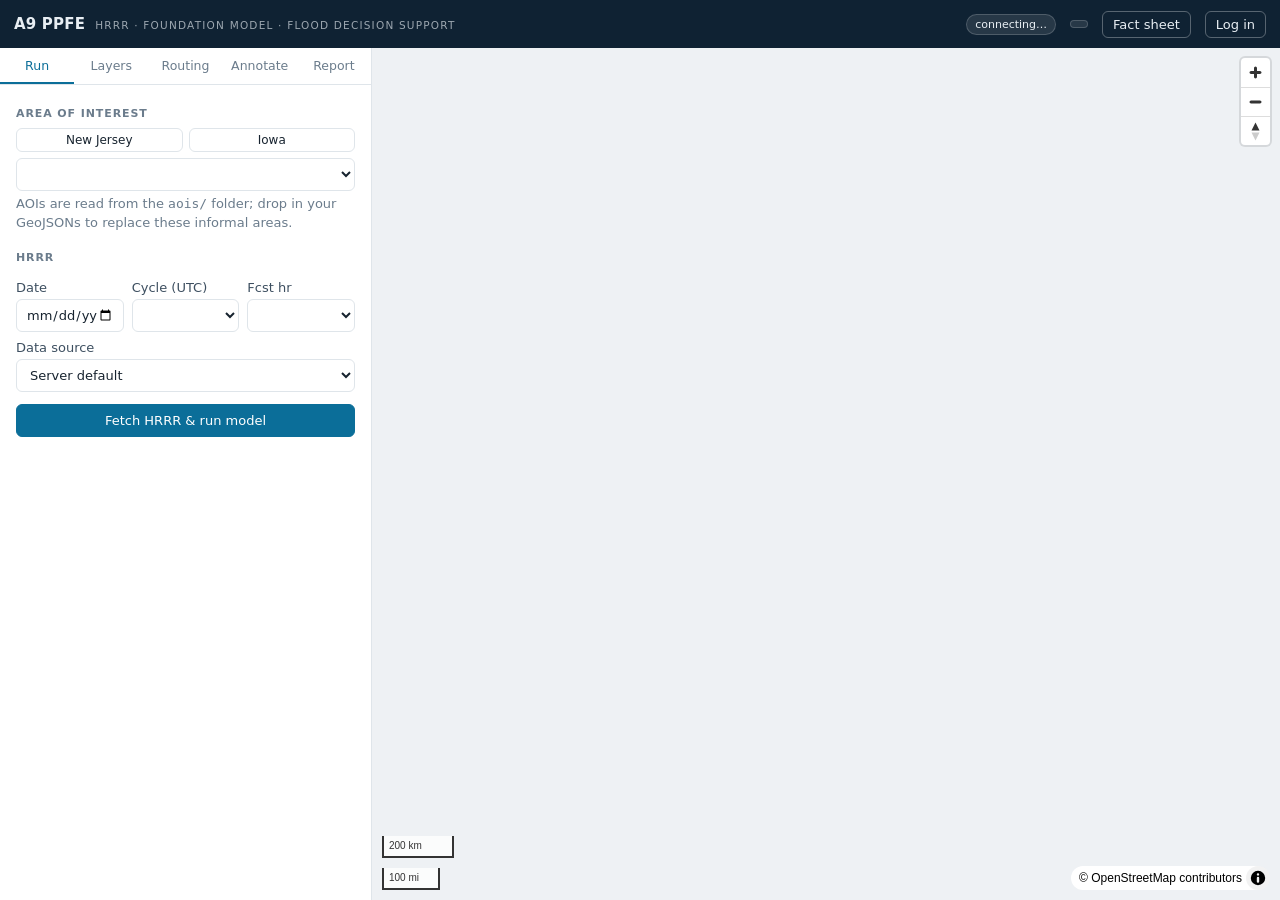
==== commit 80967a25: "v0.2.0: fact sheet + Pages demo; pin ruff" ====
--- a/frontend/index.html
+++ b/frontend/index.html
@@ -16,9 +16,11 @@
   <span class="spacer"></span>
   <span id="pillBackend" class="pill">connecting…</span>
   <span id="pillModel" class="pill" title="Hosted model"></span>
+  <a id="lnkFact" class="ghost" href="factsheet.html" target="_blank" rel="noopener" title="What this tool does, methods, data, limits, version history">Fact sheet <span id="verTag"></span></a>
   <button id="btnAccount" class="ghost">Log in</button>
 </header>
 
+<div id="demoBanner" class="demo-banner" hidden></div>
 <main>
   <aside>
     <nav class="tabs" id="tabs">
@@ -136,6 +138,7 @@
         <label class="f" for="repNotes">Summary notes</label><textarea id="repNotes" rows="5" placeholder="Key findings, actions, who to notify…"></textarea>
         <p class="hint">The report includes the current map view (layers, routes, numbered annotations), prediction summary, exposed infrastructure, routing results and the annotation table.</p>
         <button class="btn primary block" id="btnReport">Generate PDF</button>
+        <p class="hint" style="margin-top:14px">Methods, data sources, limits and version history: <a href="factsheet.html" target="_blank" rel="noopener">fact sheet</a>.</p>
       </section>
     </div>
   </aside>
@@ -162,6 +165,7 @@
 </div>
 
 <div class="toast" id="toast"></div>
+<script src="demo.js"></script>
 <script src="app.js"></script>
 </body>
 </html>
--- a/frontend/style.css
+++ b/frontend/style.css
@@ -41,6 +41,12 @@
 .pill.ok::before { background: #5cd17a; }
 .pill.warn::before { background: #ffb547; }
 .bar button.ghost { background: transparent; border: 1px solid rgba(255,255,255,.3); color: var(--bar-ink); border-radius: var(--radius); padding: 5px 10px; cursor: pointer; }
+.bar a.ghost { color: var(--bar-ink); text-decoration: none; border: 1px solid rgba(255,255,255,.3); border-radius: var(--radius); padding: 5px 10px; white-space: nowrap; }
+.bar a.ghost:hover { background: rgba(255,255,255,.08); }
+#verTag { opacity: .65; font-size: 11px; }
+.demo-banner { position: absolute; top: 48px; left: 0; right: 0; z-index: 5; background: #fff4e0; color: #6b4a00; border-bottom: 1px solid #f0d9a8; padding: 6px 14px; font-size: 12.5px; }
+.demo-banner a { color: inherit; font-weight: 600; }
+body.demo main { top: 78px; }
 .bar button.ghost:hover { background: rgba(255,255,255,.08); }
 
 /* ---------- layout ---------- */
